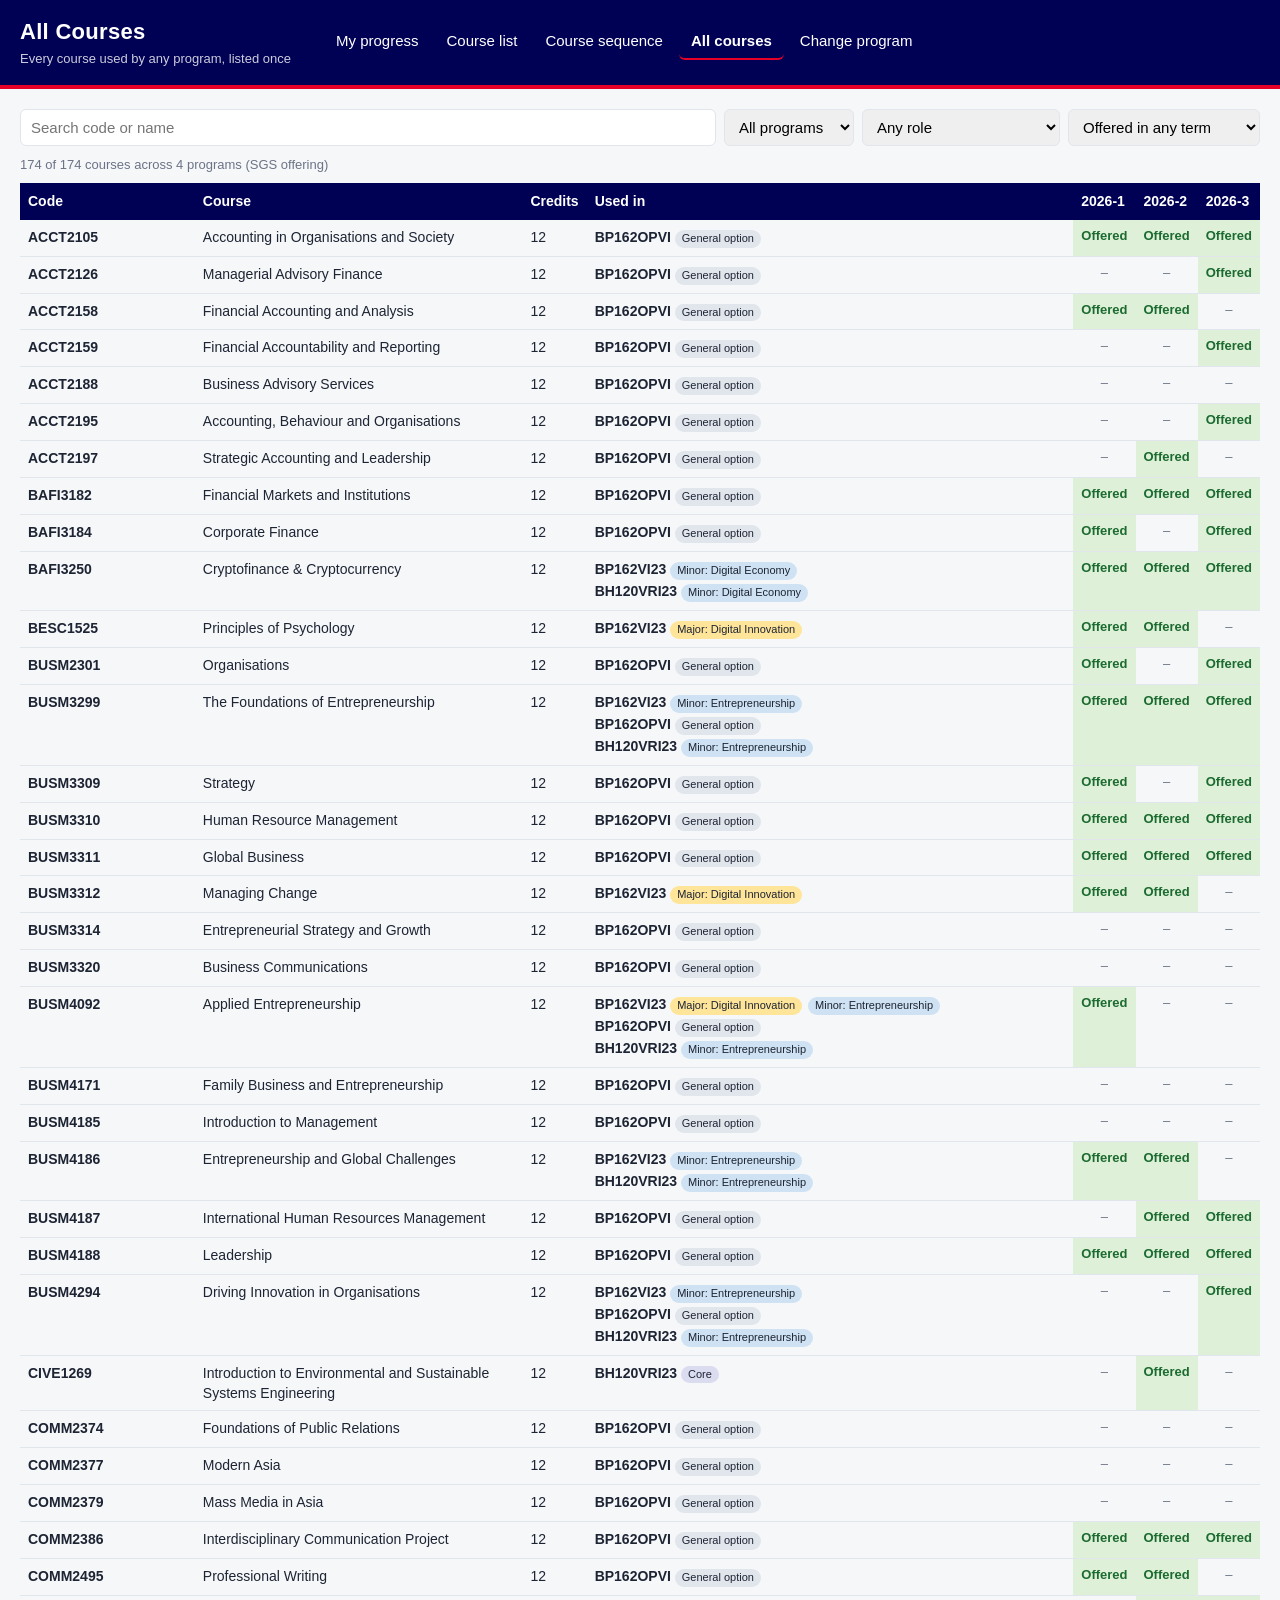
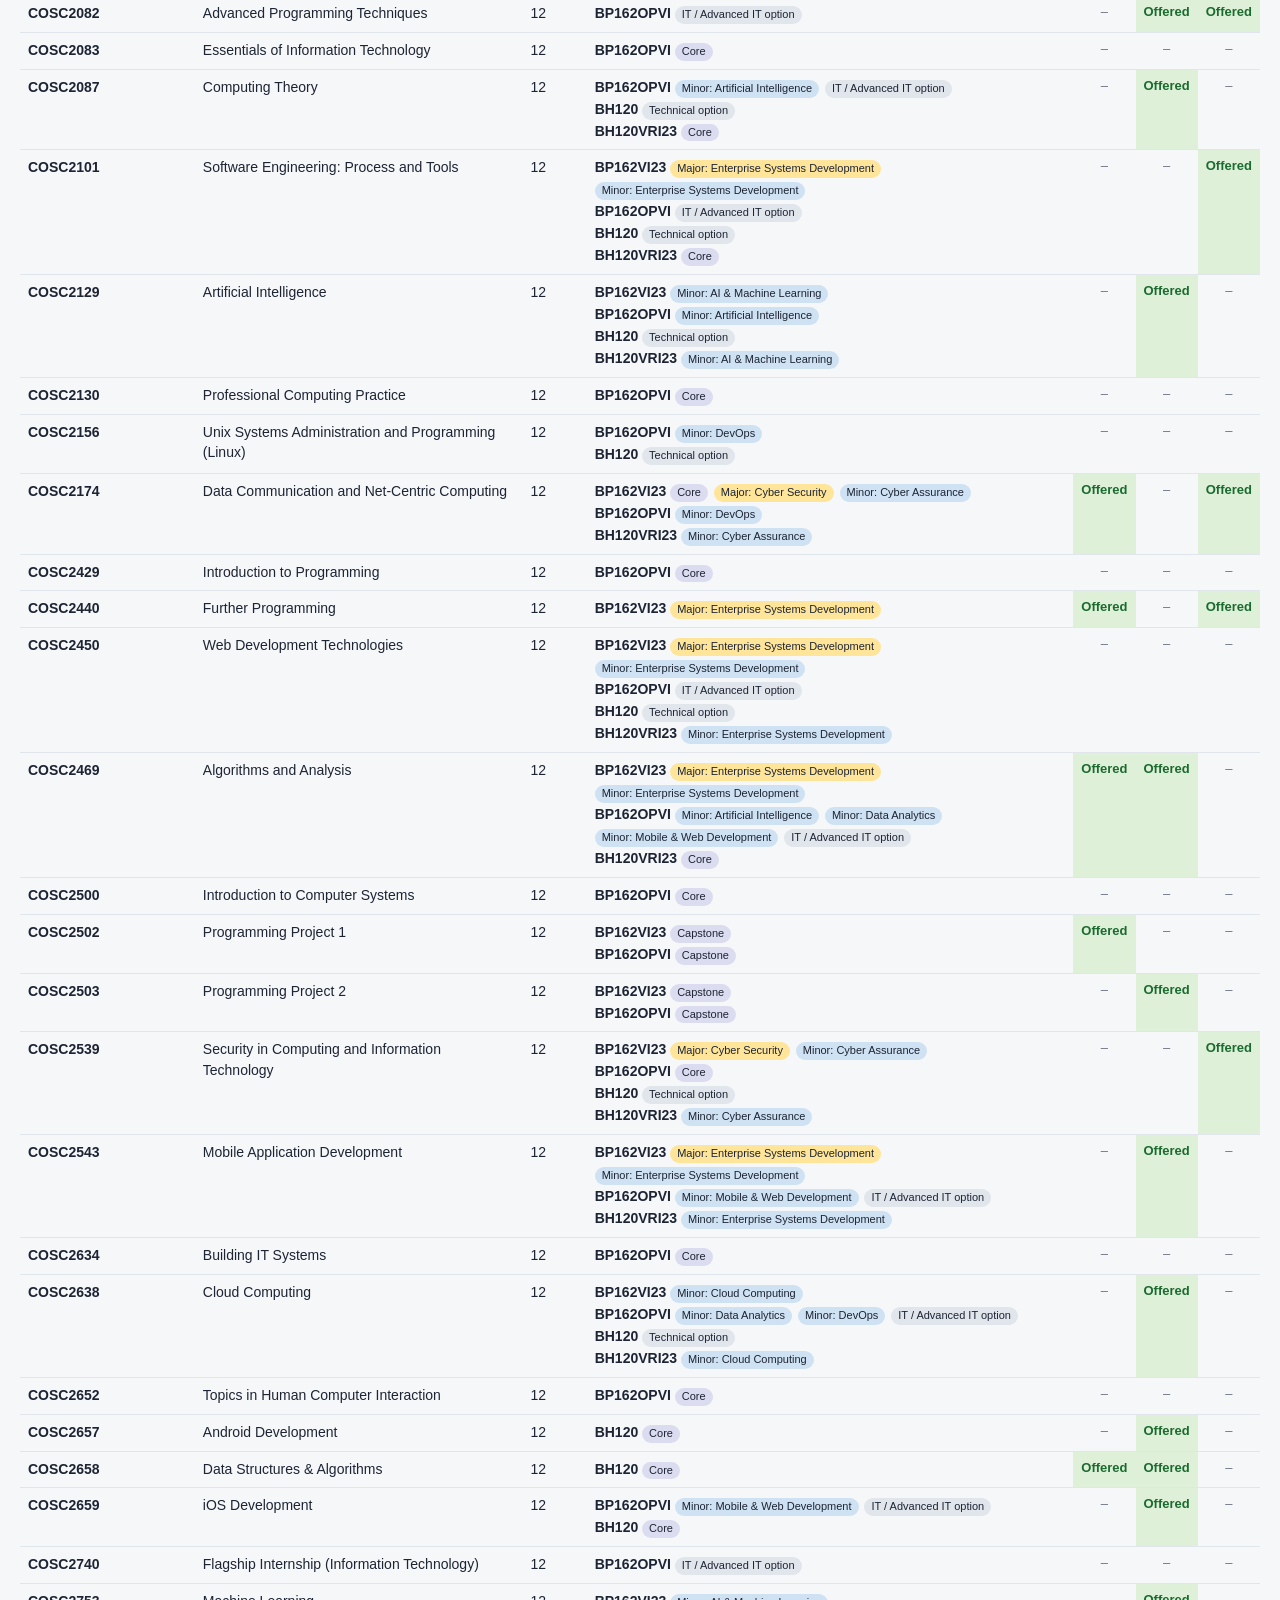
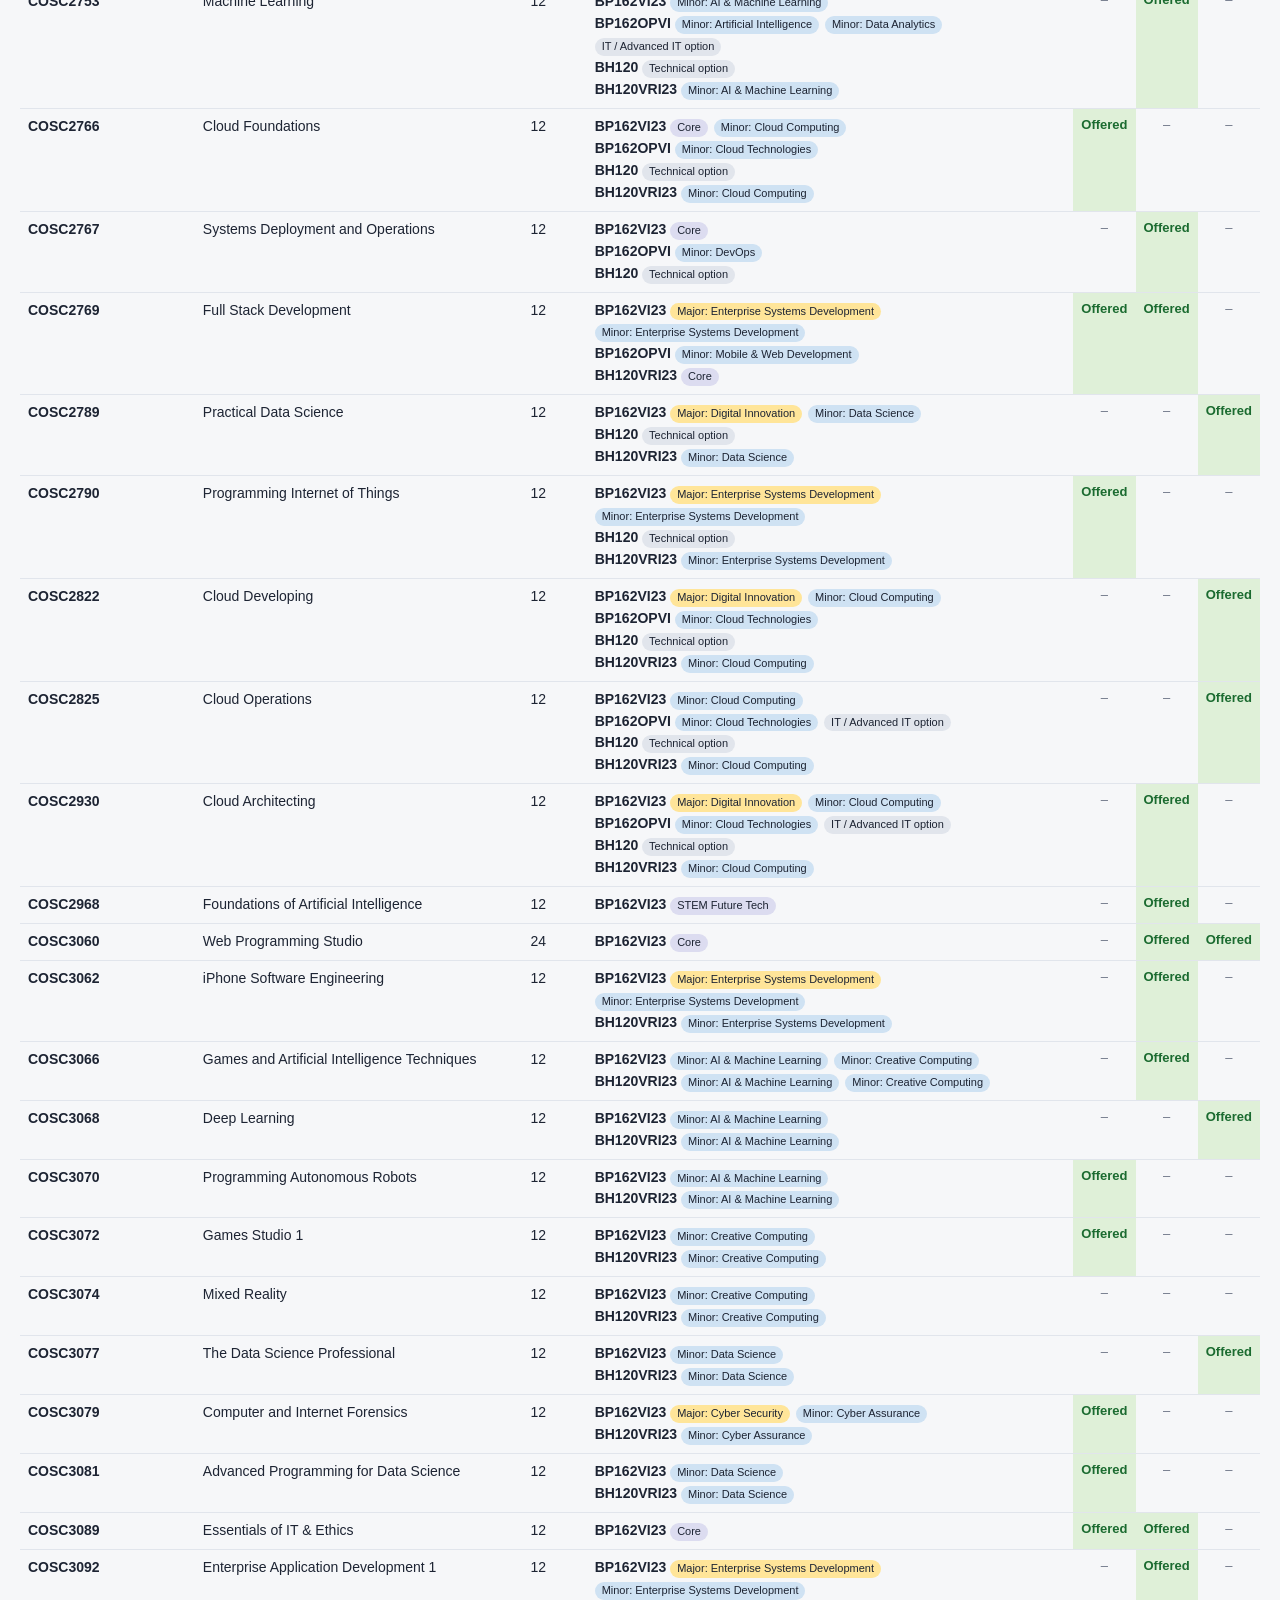
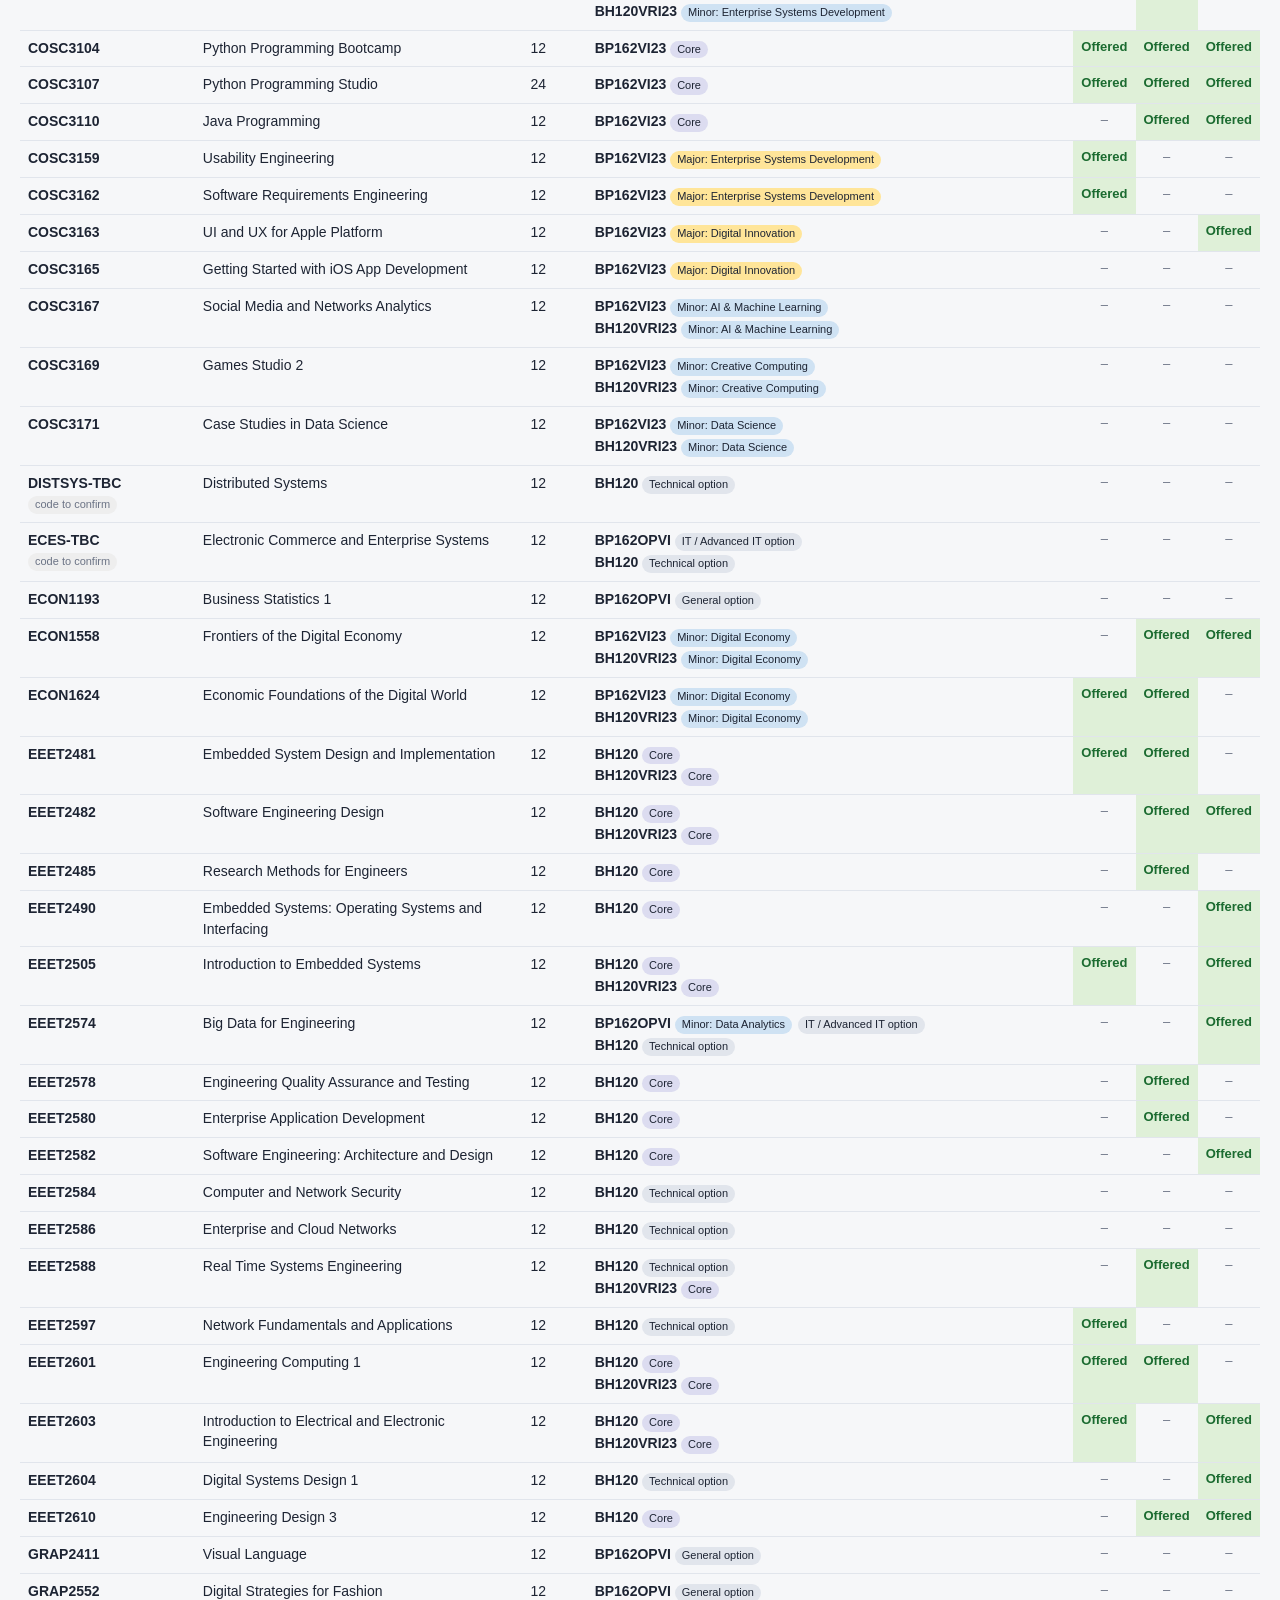
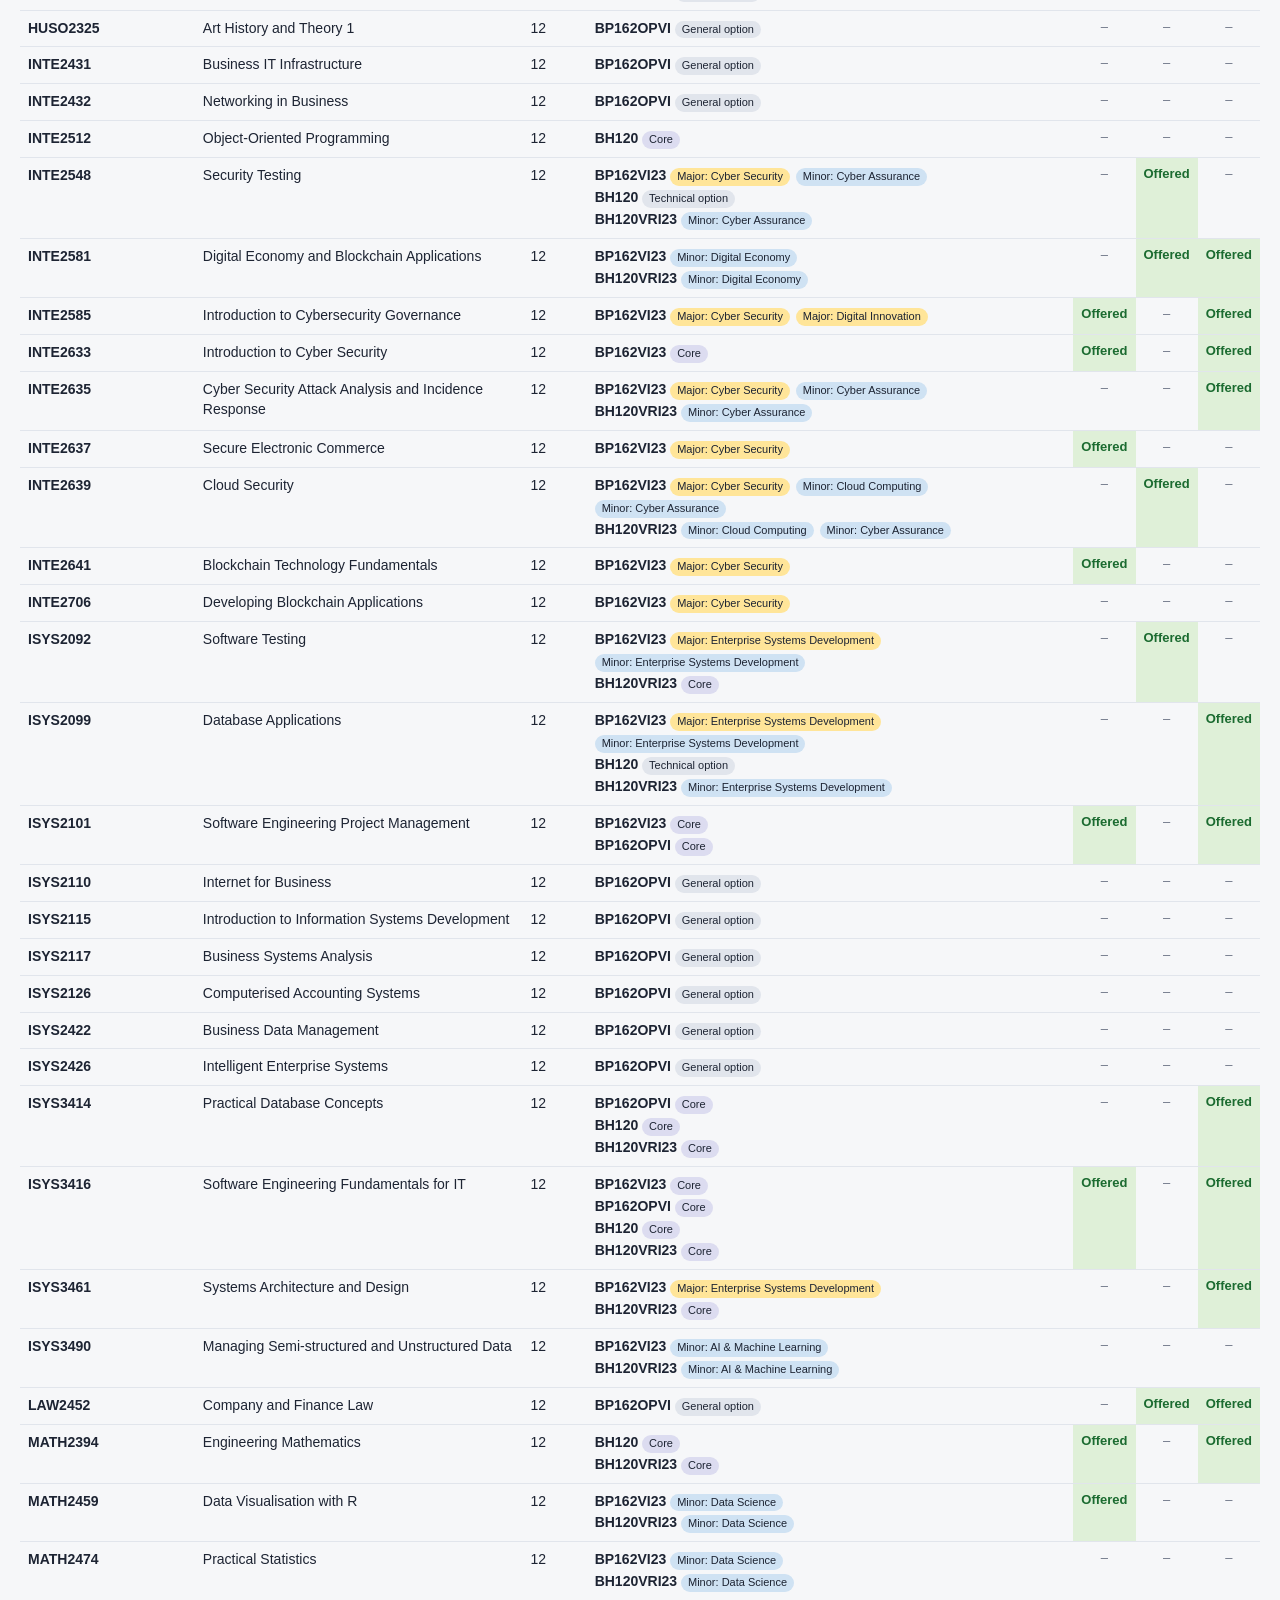
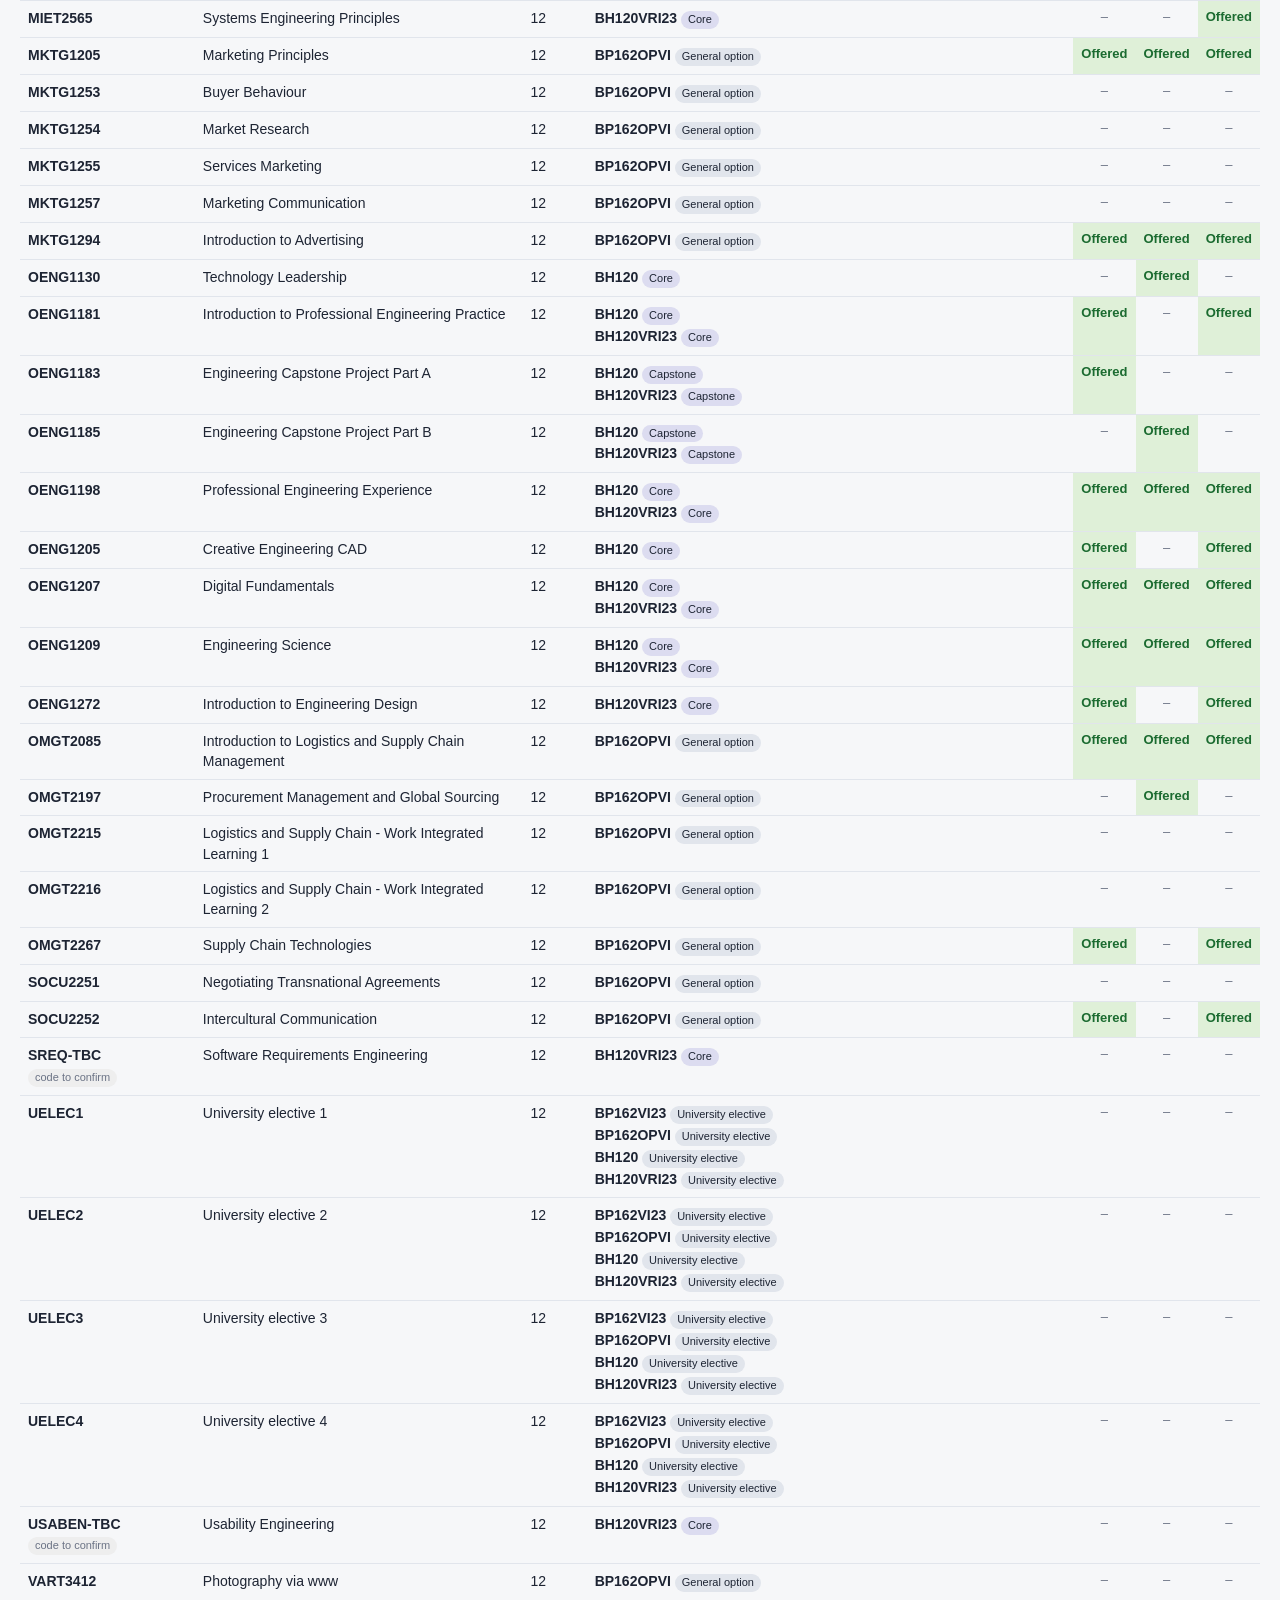
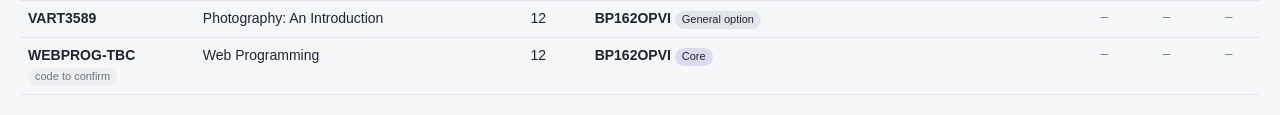
==== allcourses.html @ a545a9de "Track study progress with different course types" ====
<!DOCTYPE html>
<html lang="en">
<head>
  <meta charset="utf-8">
  <meta name="viewport" content="width=device-width, initial-scale=1">
  <title>All Courses</title>
  <link rel="stylesheet" href="style.css">
</head>
<body>
  <header>
    <div>
      <h1>All Courses</h1>
      <p>Every course used by any program, listed once</p>
    </div>
    <nav><a href="index.html">My progress</a><a href="courses.html">Course list</a><a href="sequence.html">Course sequence</a><a href="allcourses.html" class="current">All courses</a><a href="programs.html">Change program</a></nav>
  </header>

  <main class="wide">
    <section aria-label="All courses">
      <div class="toolbar">
        <input id="search" type="search" placeholder="Search code or name">
        <select id="program" aria-label="Filter by program"></select>
        <select id="role" aria-label="Filter by role"></select>
        <select id="offered" aria-label="Filter by offering"></select>
      </div>
      <p id="count" class="hint"></p>
      <div class="table-wrap"><table id="table"></table></div>
    </section>
  </main>

  <script src="programs/bp162vi23.js"></script>
  <script src="programs/bp162opvi.js"></script>
  <script src="programs/bh120.js"></script>
  <script src="programs/bh120vri23.js"></script>
  <script src="allcourses.js"></script>
</body>
</html>
---- style.css ----
:root {
  --bg: #f6f7f9; --card: #fff; --ink: #1d2433; --muted: #6b7385; --line: #e1e5ec;
  --major: #e0a800; --minor: #3d85c6; --bad: #b3261e; --ok: #2e7d32;
  --navy: #000054; --red: #e60028; --required: #000054;   /* RMIT deep navy and brand red */
}
* { box-sizing: border-box; }
body { margin: 0; font: 15px/1.45 system-ui, -apple-system, "Segoe UI", Arial, sans-serif; background: var(--bg); color: var(--ink); }
/* Fixed-width title column so the nav sits in the same place on every page, whatever the title or buttons */
header { display: grid; grid-template-columns: 280px auto 1fr; gap: 12px 24px; align-items: center;
  padding: 16px 20px; background: var(--navy); color: #fff; }
header .actions { justify-self: end; flex-wrap: wrap; justify-content: flex-end; }
@media (max-width: 900px) { header { grid-template-columns: 1fr; } header .actions { justify-self: start; } }
header h1 { margin: 0; font-size: 22px; }
header p { margin: 2px 0 0; opacity: .8; font-size: 13px; }
.actions { display: flex; gap: 8px; }
button, .button { font: inherit; padding: 6px 12px; border: 1px solid #fff6; border-radius: 6px; background: #fff2;
  color: #fff; cursor: pointer; }
button:hover, .button:hover { background: #fff3; }
button.danger { border-color: #ffb4ab; }

/* Three panes: progress (left), courses (middle), semester plan (right). The side panes stick below the student bar. */
main { display: grid; grid-template-columns: minmax(250px, 320px) minmax(0, 1fr) minmax(250px, 320px); gap: 20px;
  padding: 20px; max-width: 1500px; margin: 0 auto; }
#progress, #plan { align-self: start; position: sticky; top: calc(var(--bar-h, 0px) + 12px);
  max-height: calc(100vh - var(--bar-h, 0px) - 24px); overflow-y: auto; scrollbar-width: thin; }
#progress { display: grid; gap: 14px; }
@media (max-width: 1100px) {
  main { grid-template-columns: minmax(250px, 320px) minmax(0, 1fr); }
  #plan { grid-column: 1 / -1; position: static; max-height: none; }
}
@media (max-width: 800px) { main { grid-template-columns: 1fr; } #progress { position: static; max-height: none; } }

.card, #courses, #plan { background: var(--card); border: 1px solid var(--line); border-radius: 10px; padding: 14px 16px; }
.card.done { border-color: var(--ok); box-shadow: 0 0 0 1px var(--ok) inset; }
h2 { margin: 0 0 8px; font-size: 16px; color: var(--navy); }
h3 { margin: 0 0 4px; font-size: 14px; }
.row { display: flex; justify-content: space-between; gap: 8px; }
.row strong { white-space: nowrap; flex-shrink: 0; }   /* keep counts like "0 / 8" on one line */

.bar { height: 8px; border-radius: 4px; background: var(--line); margin: 4px 0 6px; overflow: hidden; }
.bar div { height: 100%; background: var(--navy); transition: width .2s; }
.bar.required div { background: var(--required); }
.bar.major div { background: var(--major); }
.bar.minor div { background: var(--minor); }

.pathways, .groups { list-style: none; margin: 6px 0; padding: 0; }
.pathways li { padding: 2px 0; color: var(--muted); }
.pathways li.met { color: var(--ok); font-weight: 600; }
.result { font-weight: 600; margin: 6px 0; }
.uni { display: flex; justify-content: space-between; align-items: center; gap: 8px; margin: 8px 0; }
.uni input { width: 64px; padding: 4px; background: #fff7d6; border: 1px solid var(--line); border-radius: 4px; }
.hint { color: var(--muted); font-size: 13px; margin: 4px 0 8px; }
.group { padding: 4px 0; font-size: 14px; }
.group.major.done .row { color: #8a6500; font-weight: 600; }
.group.minor.done .row { color: #1c5d99; font-weight: 600; }
.warn, .bad { color: var(--bad); }
small { color: var(--muted); }

.toolbar { display: flex; flex-wrap: wrap; gap: 8px; margin-bottom: 10px; }
.toolbar input, .toolbar select { padding: 7px 10px; border: 1px solid var(--line); border-radius: 6px; font: inherit; }
.toolbar input { flex: 1 1 180px; }

.course { display: grid; grid-template-columns: auto 1fr auto; gap: 10px; align-items: center;
  padding: 8px 6px; border-bottom: 1px solid var(--line); }
.course.done { background: #eef7ea; }
.course .tick { width: 18px; height: 18px; }
.title small { margin-left: 4px; }
.chips { display: flex; flex-wrap: wrap; gap: 4px; margin-top: 3px; }
.chip { font-size: 11px; padding: 1px 7px; border-radius: 10px; background: var(--line); color: var(--ink); }
.chip.req { background: #d9ead3; }
.chip.major { background: #ffe599; }
.chip.minor { background: #cfe2f3; }
.chip.ok { background: #c6e0b4; }
.chip.muted { background: #eee; color: var(--muted); }
.plan { display: grid; gap: 2px; justify-items: end; }
.plan select { padding: 4px; border: 1px solid var(--line); border-radius: 6px; font: inherit; background: #fff7d6; }
.plan select:disabled { background: #f0f0f0; }
.check.ok { color: var(--ok); }
.empty { color: var(--muted); padding: 16px 0; }
#plan-summary { display: grid; grid-template-columns: repeat(auto-fit, minmax(220px, 1fr)); gap: 10px; }
.term { border: 1px solid var(--line); border-radius: 8px; padding: 10px; }
.term ul { margin: 6px 0 0; padding-left: 18px; font-size: 13px; }

/* Student name and credit points: one bar that stays fixed at the top while scrolling */
#student { position: sticky; top: 0; z-index: 10; background: var(--card); border-bottom: 1px solid var(--line);
  box-shadow: 0 2px 6px #0001; }
.student-inner { display: flex; flex-wrap: wrap; gap: 10px 24px; justify-content: space-between; align-items: center;
  max-width: 1500px; margin: 0 auto; padding: 10px 20px; }
#credits { display: flex; flex-wrap: wrap; gap: 6px 18px; align-items: center; }
.credits-title { font-weight: 600; color: var(--navy); }
.credit { display: inline-flex; align-items: baseline; gap: 6px; }
.credit strong { font-size: 17px; }
.credit.total { padding: 2px 10px; border-radius: 6px; background: var(--navy); color: #fff; }
.credit.total small { color: #fffc; }
#student input { padding: 6px 10px; border: 1px solid var(--line); border-radius: 6px; font: inherit; width: 260px; }
#report-date, #report-completed { display: none; }

/* RMIT colour theme on screen; the printed report keeps the plainer colours above. */
@media screen {
  body { font-family: "Helvetica Neue", Helvetica, Arial, sans-serif; }
  header { border-bottom: 4px solid var(--red); }
  header h1 { letter-spacing: .3px; }
  #print { background: var(--red); border-color: var(--red); font-weight: 600; }
  #print:hover { background: #c4001f; }
  h2 { border-left: 4px solid var(--red); padding-left: 8px; }
  .card.done { border-color: var(--red); box-shadow: 0 0 0 1px var(--red) inset; }
  .pathways li.met, .check.ok { color: #1b6b30; }
  .course.done { background: #fdecef; }
  .chip.req { background: #dcdcf0; }
  .toolbar input:focus, .toolbar select:focus, .uni input:focus, #student input:focus, .plan select:focus,
  .tick:focus-visible { outline: 2px solid var(--red); outline-offset: 1px; }
  .tick { accent-color: var(--red); }
}

/* Navigation and the course list page */
nav { display: flex; gap: 4px; }
nav a { color: #fff; text-decoration: none; padding: 6px 12px; border-radius: 6px; border-bottom: 2px solid transparent; }
nav a:hover { background: #fff2; }
nav a.current { border-bottom-color: var(--red); font-weight: 600; }
main.wide { display: block; }
.table-wrap { overflow-x: auto; }
#table { width: 100%; border-collapse: collapse; font-size: 14px; }
#table th { position: sticky; top: 0; background: var(--navy); color: #fff; text-align: left; padding: 8px; white-space: nowrap; }
#table td { padding: 7px 8px; border-bottom: 1px solid var(--line); vertical-align: top; }
#table tbody tr:hover { background: #f3f3fa; }
#table .chip { display: inline-block; margin: 1px 2px 1px 0; }
.off { text-align: center; white-space: nowrap; font-size: 13px; }
.off.yes { background: #dff0d8; color: #1b6b30; font-weight: 600; }
.off.cancelled { background: #fdecef; color: var(--bad); }
.off.no, .off.none { color: var(--muted); }

/* Course sequence page: notes, then the choices (minors share one line) */
.seq-notes { margin-bottom: 8px; }
.seq-notes .hint { margin: 0 0 4px; }
.seq-controls { display: flex; flex-direction: column; align-items: stretch; gap: 8px; margin-bottom: 12px; }
.seq-controls label { display: inline-flex; align-items: center; gap: 6px; }
.seq-controls select { padding: 6px 10px; border: 1px solid var(--line); border-radius: 6px; font: inherit; margin-left: 6px; background: #fff7d6; }
.seq-controls select:disabled { background: #eee; }
.seq-controls .hint { margin: 0; }
.ctl-row { display: flex; flex-wrap: wrap; gap: 8px 20px; align-items: center; }
.ctl-row label { flex: 0 1 auto; }
.ctl-row select { max-width: 100%; }
.linkbtn { background: none; border: none; padding: 2px 0; color: var(--minor); text-decoration: underline; cursor: pointer; font-size: 12px; }
.linkbtn:hover { background: none; }

/* Years, semesters and course cards: core, major, minor, option, elective, open box, completed */
.seq-year { margin-bottom: 14px; }
.seq-sem { display: grid; grid-template-columns: 110px 1fr; gap: 10px; align-items: start; padding: 8px 0; border-top: 1px solid var(--line); }
.seq-sem h3 { color: var(--red); margin: 6px 0 0; }
.term-name { font-weight: 600; color: var(--navy); }
.seq-cards { display: grid; grid-template-columns: repeat(3, 1fr); gap: 8px; }
@media (max-width: 700px) { .seq-sem { grid-template-columns: 1fr; } .seq-cards { grid-template-columns: 1fr; } }
.seq-card { position: relative; display: flex; flex-direction: column; gap: 2px; padding: 8px 10px; border-radius: 8px;
  background: #eeeef6; border-left: 6px solid transparent; font-size: 13px; }
.seq-card.done { background: #d9f0d0; border: 1px solid #7bb866; }
.seq-card.core { border-left-color: var(--navy); }        /* after .done: a completed core card keeps its navy edge */
.seq-card.slot { background: #fff; border: 2px dashed var(--red); border-left-width: 6px; }
.seq-card.suggest.major { background: #fff4cf; border: 1px solid #e8c95a; border-left: 6px solid var(--major); }
.seq-card.suggest.minor { background: #e3effa; border: 1px solid #a9cbea; border-left: 6px solid var(--minor); }
.seq-card.suggest.option { background: #e6f4f1; border: 1px solid #9ccfc5; border-left: 6px solid #2a9d8f; }
.seq-card.suggest.elective { background: #f1eefa; border: 1px solid #c7bde8; border-left: 6px solid #7a5cc7; }
.seq-card.suggest.done { background: #d9f0d0; }
.seq-card small.ok { color: var(--ok); }
.seq-card[data-slot] { cursor: pointer; }
.seq-card.over { outline: 3px solid var(--red); }
.seq-card.active { outline: 3px solid var(--navy); outline-offset: 1px; }
.seq-card .x { position: absolute; top: 4px; right: 4px; border: none; background: #0001; color: var(--ink); border-radius: 50%; width: 20px; height: 20px; line-height: 18px; cursor: pointer; padding: 0; }
.seq-card .x:hover { background: var(--red); color: #fff; }
.kind { align-self: flex-start; font-size: 10px; font-weight: 700; letter-spacing: .4px; text-transform: uppercase; padding: 1px 6px; border-radius: 8px; color: #fff; }
.kind.core { background: var(--navy); }
.kind.major { background: #b58500; }
.kind.minor { background: #2a6ba8; }
.kind.option { background: #1f7a6e; }
.kind.elective { background: #6a4bb5; }
.legend { display: flex; flex-wrap: wrap; gap: 6px 16px; align-items: center; font-size: 13px; margin: 0 0 10px; color: var(--muted); }
.sw { display: inline-block; width: 14px; height: 14px; border-radius: 3px; margin-right: -10px; border: 1px solid #0003; }
.sw.core { background: #eeeef6; border-left: 4px solid var(--navy); }
.sw.major { background: #fff4cf; border-left: 4px solid var(--major); }
.sw.minor { background: #e3effa; border-left: 4px solid var(--minor); }
.sw.slot { background: #fff; border: 2px dashed var(--red); }
.sw.done { background: #d9f0d0; border-color: #7bb866; }

/* Course picker beside the sequence, foldable */
.seq-layout { display: grid; grid-template-columns: minmax(0, 1fr) 340px; gap: 16px; align-items: start; }
@media (max-width: 960px) { .seq-layout { grid-template-columns: 1fr; } }
#pool { position: sticky; top: 12px; max-height: calc(100vh - 24px); display: flex; flex-direction: column; }
@media (max-width: 960px) { #pool { position: static; max-height: none; } }
#pool .toolbar { flex-direction: column; margin-bottom: 4px; }
#pool .toolbar input, #pool .toolbar select { width: 100%; min-width: 0; max-width: 100%; flex: none; }
#pool-list { overflow-y: auto; min-height: 0; max-height: 70vh; }
.pool-item { display: flex; justify-content: space-between; gap: 8px; align-items: center; padding: 7px 4px; border-bottom: 1px solid var(--line); cursor: grab; font-size: 13px; }
.pool-item:hover { background: #f3f3fa; }
.pool-item.placed { opacity: .65; }
.pool-item .chips { gap: 3px; margin-top: 2px; }
.add { border: 1px solid var(--red); color: var(--red); background: #fff; border-radius: 6px; padding: 3px 10px; cursor: pointer; }
.add:hover { background: var(--red); color: #fff; }
.pool-head { display: flex; justify-content: space-between; align-items: center; gap: 8px; }
.pool-head h2 { margin: 0 0 8px; }
#pool-body { display: flex; flex-direction: column; min-height: 0; }
#pool-toggle { font-size: 13px; padding: 4px 8px; color: var(--navy); font-weight: 600; text-decoration: none; border: 1px solid var(--line); border-radius: 6px; background: #fff; }
#pool-toggle:hover { background: #f3f3fa; }
.seq-layout.folded { grid-template-columns: minmax(0, 1fr) 46px; }
.seq-layout.folded #pool { padding: 8px 4px; align-items: center; }
.seq-layout.folded #pool-body, .seq-layout.folded #pool h2 { display: none; }
.seq-layout.folded #pool-toggle { writing-mode: vertical-rl; padding: 12px 6px; }
@media (max-width: 960px) {
  .seq-layout.folded { grid-template-columns: 1fr; }
  .seq-layout.folded #pool-toggle { writing-mode: horizontal-tb; padding: 4px 8px; }
}

/* Printed / PDF report: one compact A4 page */
@media print {
  @page { size: A4; margin: 10mm; }
  body { background: #fff; font-size: 10px; line-height: 1.25; }
  header { background: none; color: #000; padding: 0 0 4px; border-bottom: 2px solid var(--navy); }
  header h1 { font-size: 16px; }
  header p { color: #444; font-size: 10px; }
  nav, .actions, .toolbar, #list, .uni input + *, #pool, .x, .linkbtn { display: none !important; }
  #student { position: static; margin: 4px 0; border: none; box-shadow: none; font-size: 10px; }
  .student-inner { padding: 0; max-width: none; }
  #student input { border: none; width: auto; font-weight: 600; padding: 0; field-sizing: content; min-width: 60px; text-indent: 0; }
  #student input::placeholder { color: transparent; }
  .credit strong { font-size: 10px; }
  .credit.total { background: none; color: inherit; padding: 0; }
  .credit.total small { color: var(--muted); }
  #report-date { display: inline; }
  #report-completed { display: block; margin: 6px 0; }
  #report-completed ul { columns: 3; font-size: 9px; margin: 2px 0; padding-left: 12px; }
  main { display: block; padding: 0; max-width: none; }
  #progress { position: static; display: grid; gap: 6px; max-height: none; overflow: visible; }
  .card, #courses, #plan { border: 1px solid #bbb; margin: 0; padding: 5px 8px; break-inside: avoid; }
  #courses, #plan { border: none; padding: 0; }
  #plan { position: static; max-height: none; overflow: visible; }
  .card.done { box-shadow: none; }
  .seq-year { margin-bottom: 14px; }
  h2 { font-size: 12px; margin: 0 0 3px; }
  h3 { font-size: 10px; }
  .bar { height: 5px; margin: 2px 0 3px; }
  .pathways { margin: 2px 0; }
  .pathways li { padding: 0; }
  .result { margin: 2px 0; }
  .uni { margin: 2px 0; }
  .uni input { border: none; background: none; width: auto; text-align: right; font-weight: 600; }
  .hint { margin: 2px 0 4px; font-size: 10px; }
  .groups { display: grid; grid-template-columns: 1fr 1fr 1fr; gap: 0 12px; }
  .group { padding: 1px 0; font-size: 10px; }
  .warn { font-size: 9px; }
  #plan-summary { grid-template-columns: repeat(4, 1fr); gap: 6px; }
  .term { padding: 4px 6px; break-inside: avoid; }
  .term p { margin: 2px 0; }
  .term ul { font-size: 9px; padding-left: 12px; margin: 2px 0 0; }
  .seq-layout { display: block; }
  .bar, .bar div, .chip, .course.done, .kind, .seq-card { -webkit-print-color-adjust: exact; print-color-adjust: exact; }
}

/* program chooser */
.choose-title { margin: 1rem 0 .25rem; }
.program-grid { display: grid; grid-template-columns: repeat(auto-fit, minmax(280px, 1fr)); gap: 1rem; margin-top: 1rem; }
.program.current { outline: 2px solid var(--red, #e60028); }
.program h3 { margin: 0 0 .25rem; color: var(--navy, #000054); }
.program button.choose { background: var(--red, #e60028); color: #fff; border: 0; border-radius: 4px; padding: .5rem .9rem; cursor: pointer; font: inherit; }
.program button.choose:hover { filter: brightness(.92); }

.program .copy { margin-top: .75rem; font-size: .9rem; }
.program .copy select, .program .copy .copy-btn { margin: .4rem .4rem 0 0; font: inherit; }

#welcome { max-width: 32rem; border: 0; border-radius: 8px; padding: 1.25rem 1.5rem; box-shadow: 0 8px 30px rgba(0,0,0,.3); }
#welcome::backdrop { background: rgba(0,0,84,.55); }
#welcome ul { padding-left: 1.1rem; }
.welcome-actions { display: flex; gap: .6rem; flex-wrap: wrap; margin-top: 1rem; }
.welcome-actions button { font: inherit; padding: .5rem .9rem; border-radius: 4px; cursor: pointer; }

/* study path card: selects fit the narrow progress pane */
#progress .card label { display: block; }
#progress .card label.uni { display: flex; }
#progress .card select { display: block; width: 100%; max-width: 100%; box-sizing: border-box; margin: .25rem 0 .6rem; }
.roleSel { max-width: 15rem; }
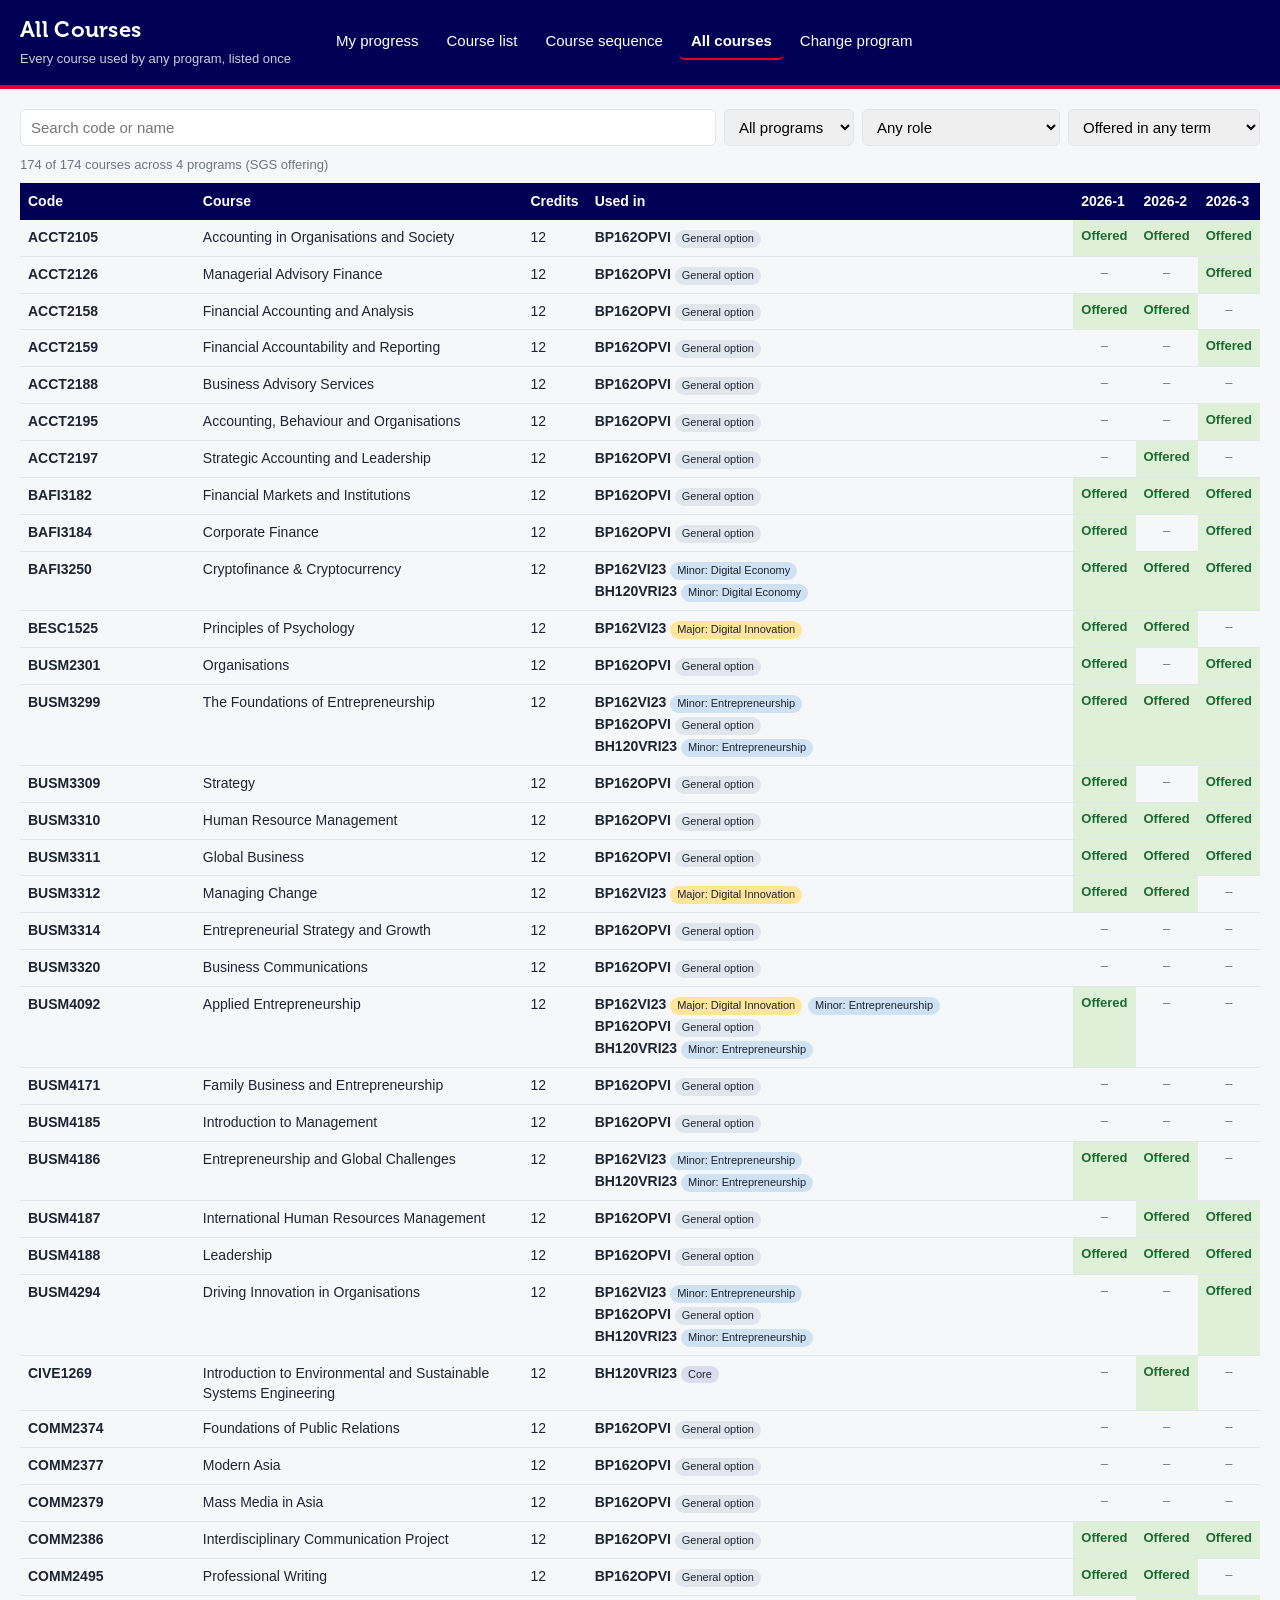
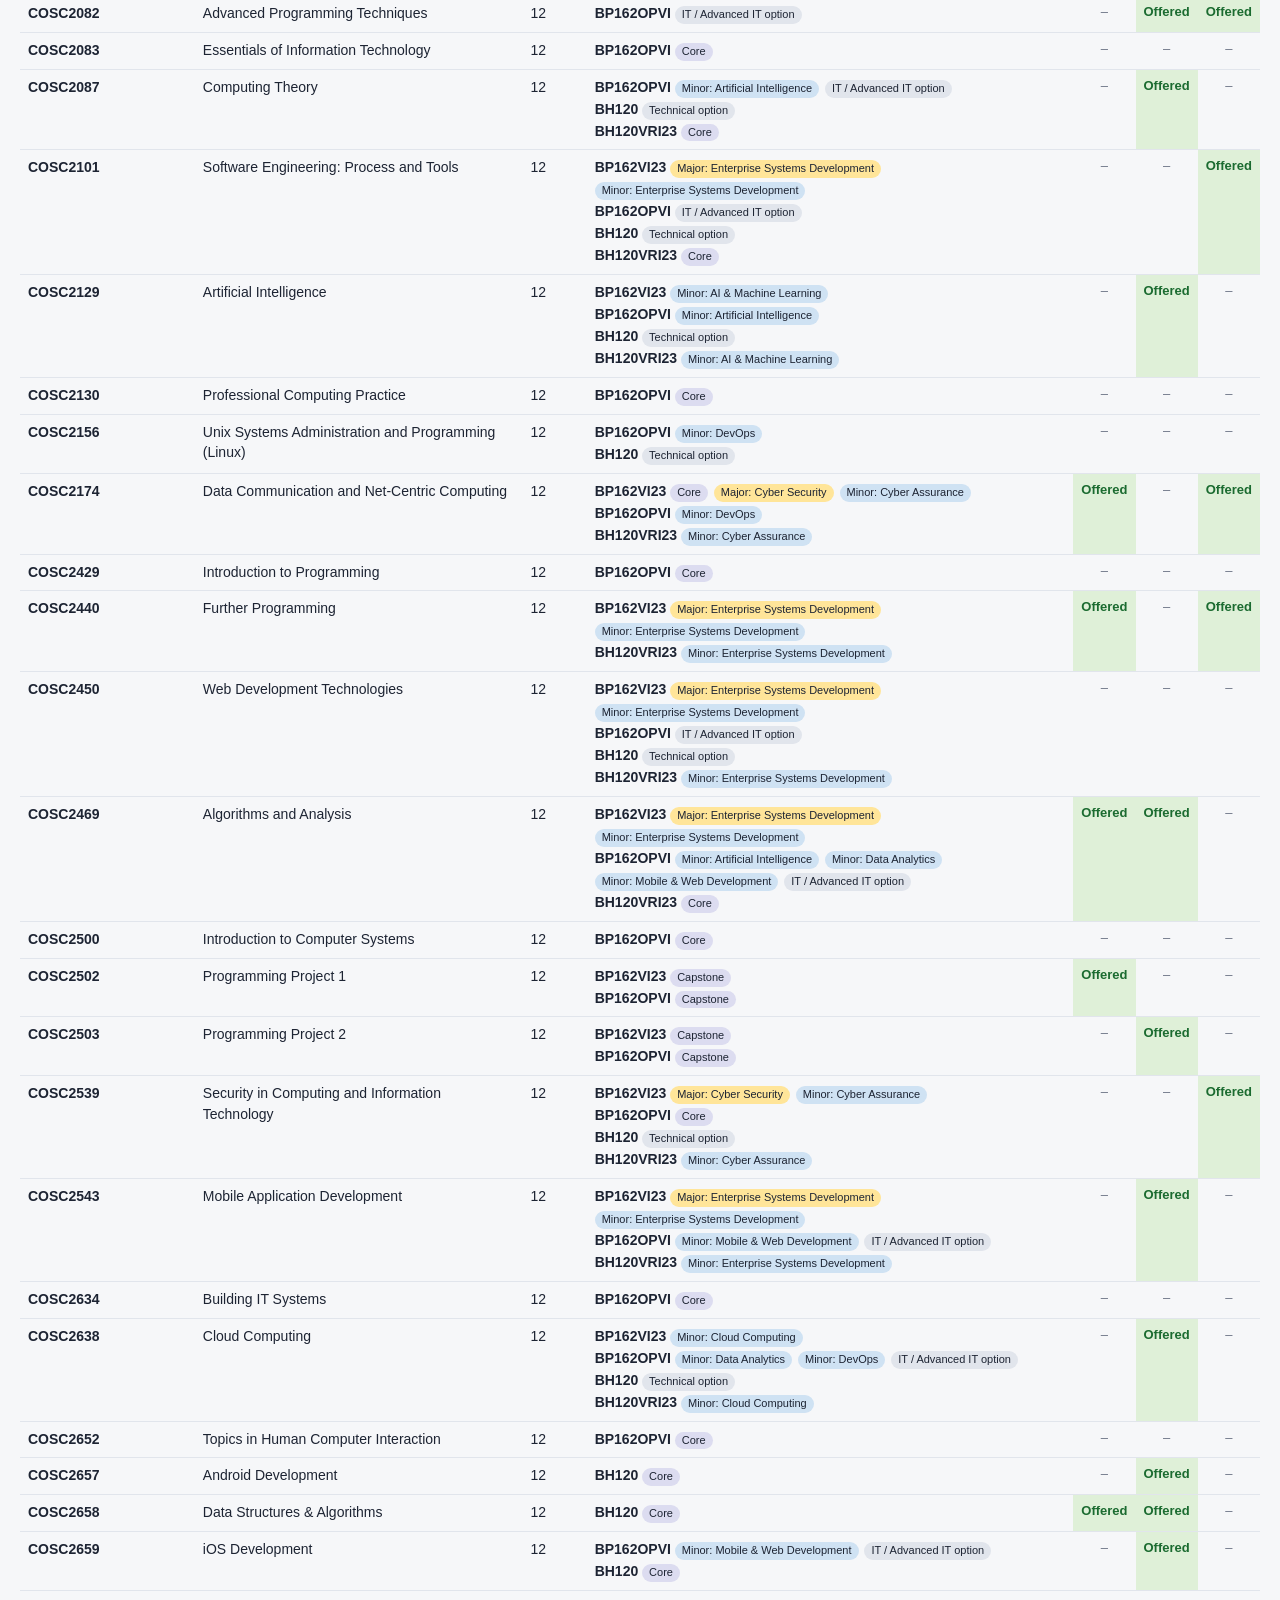
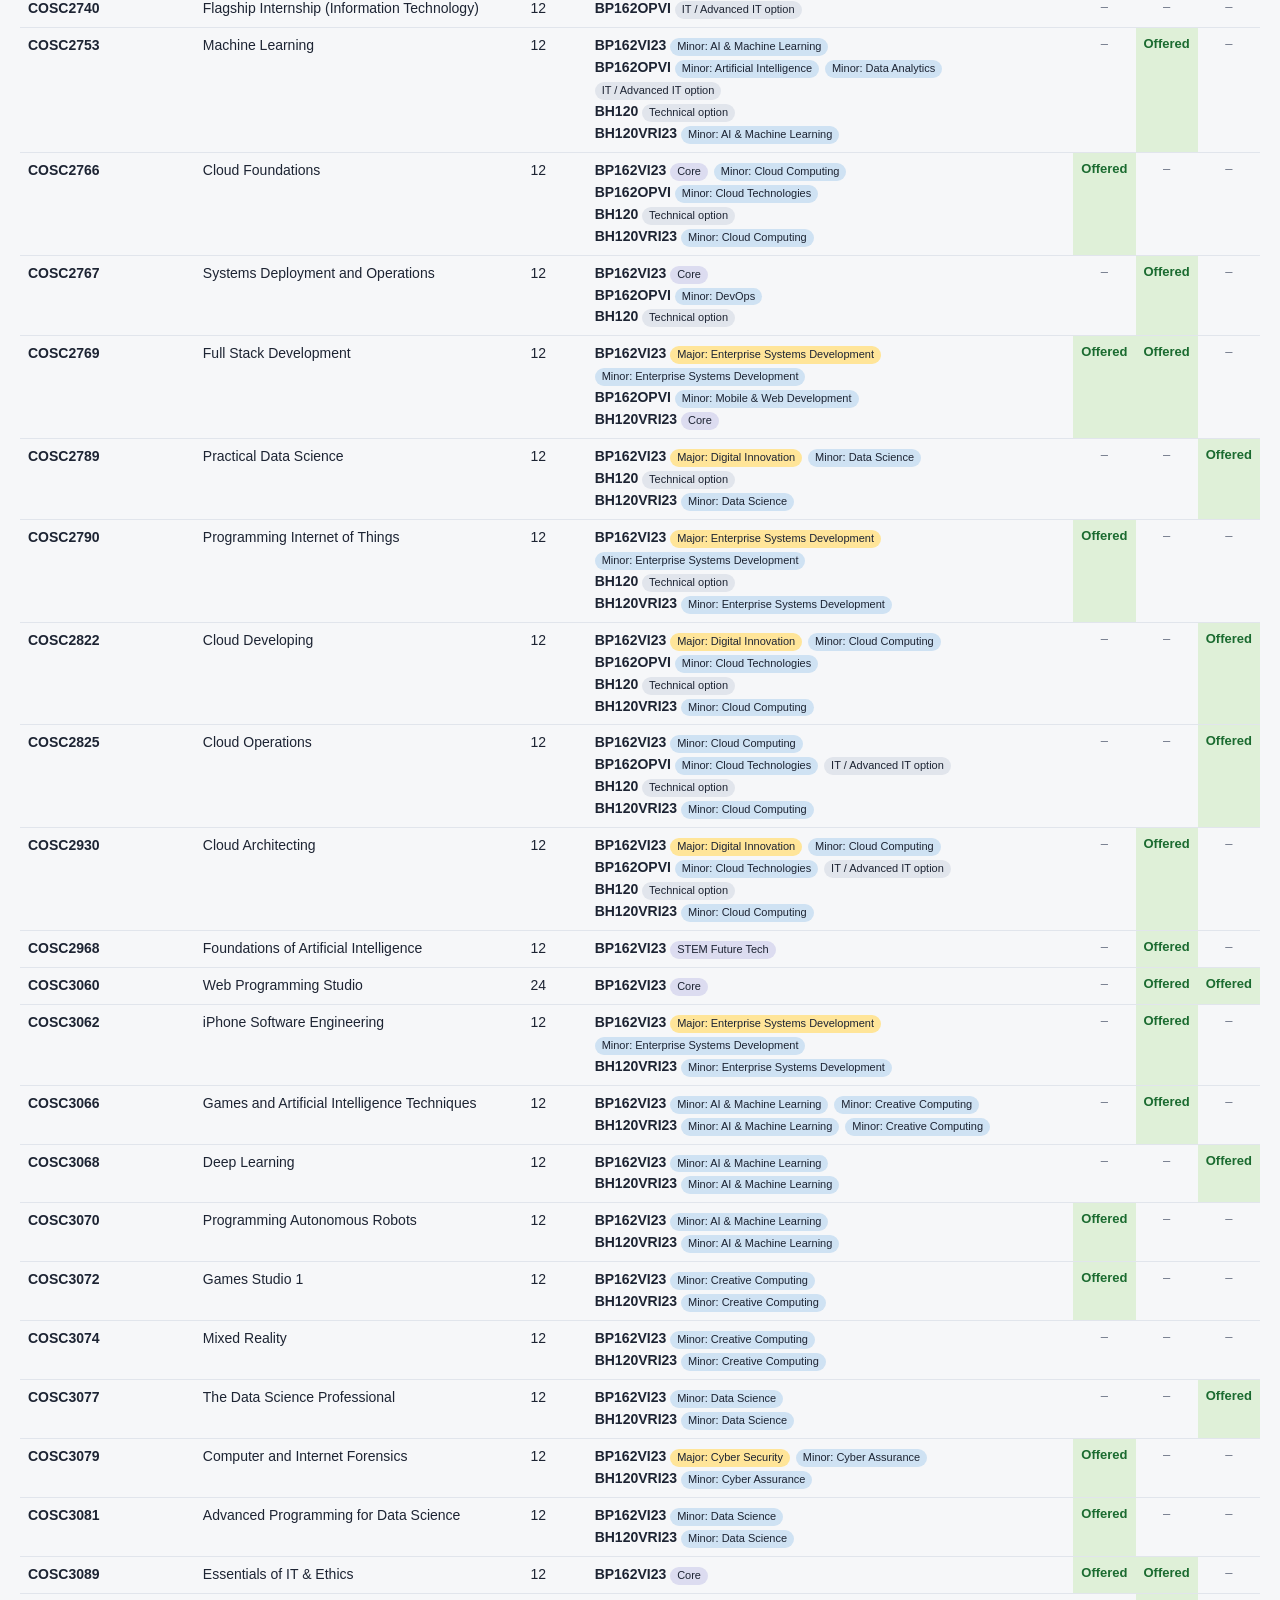
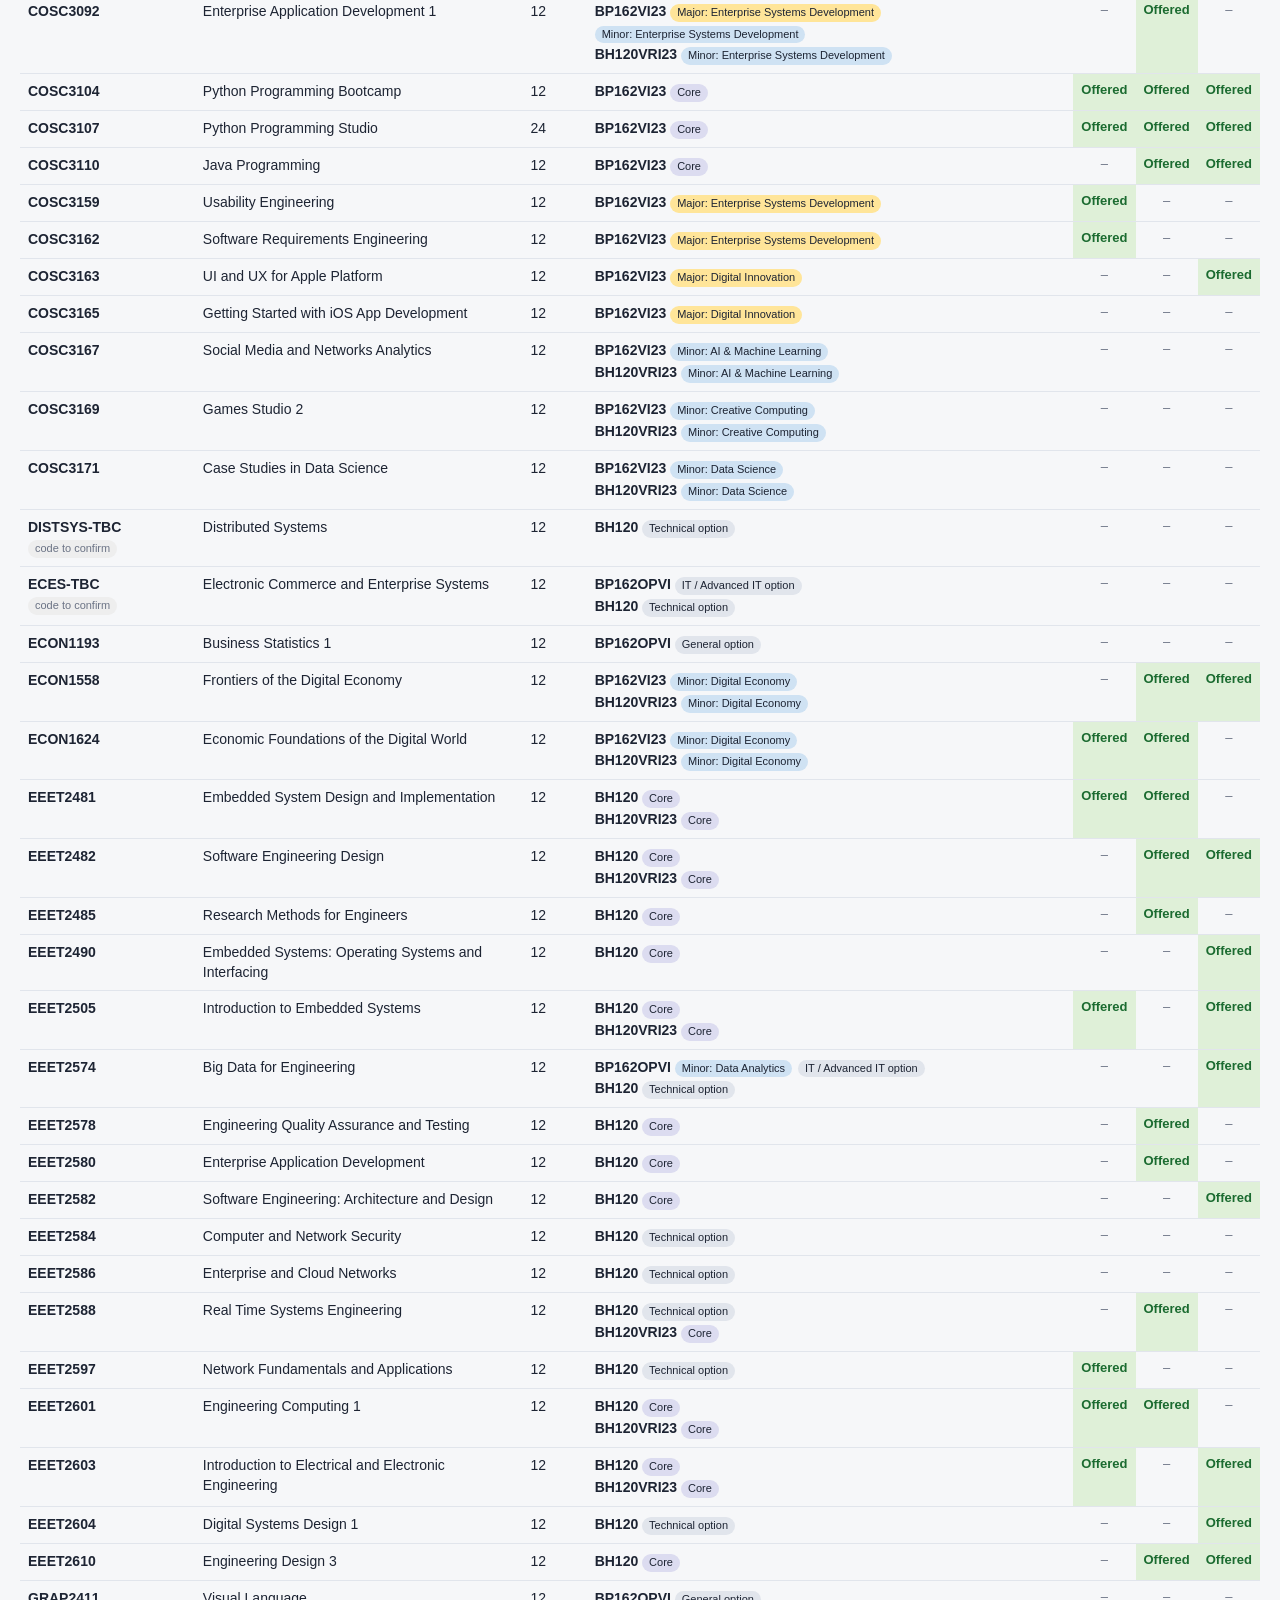
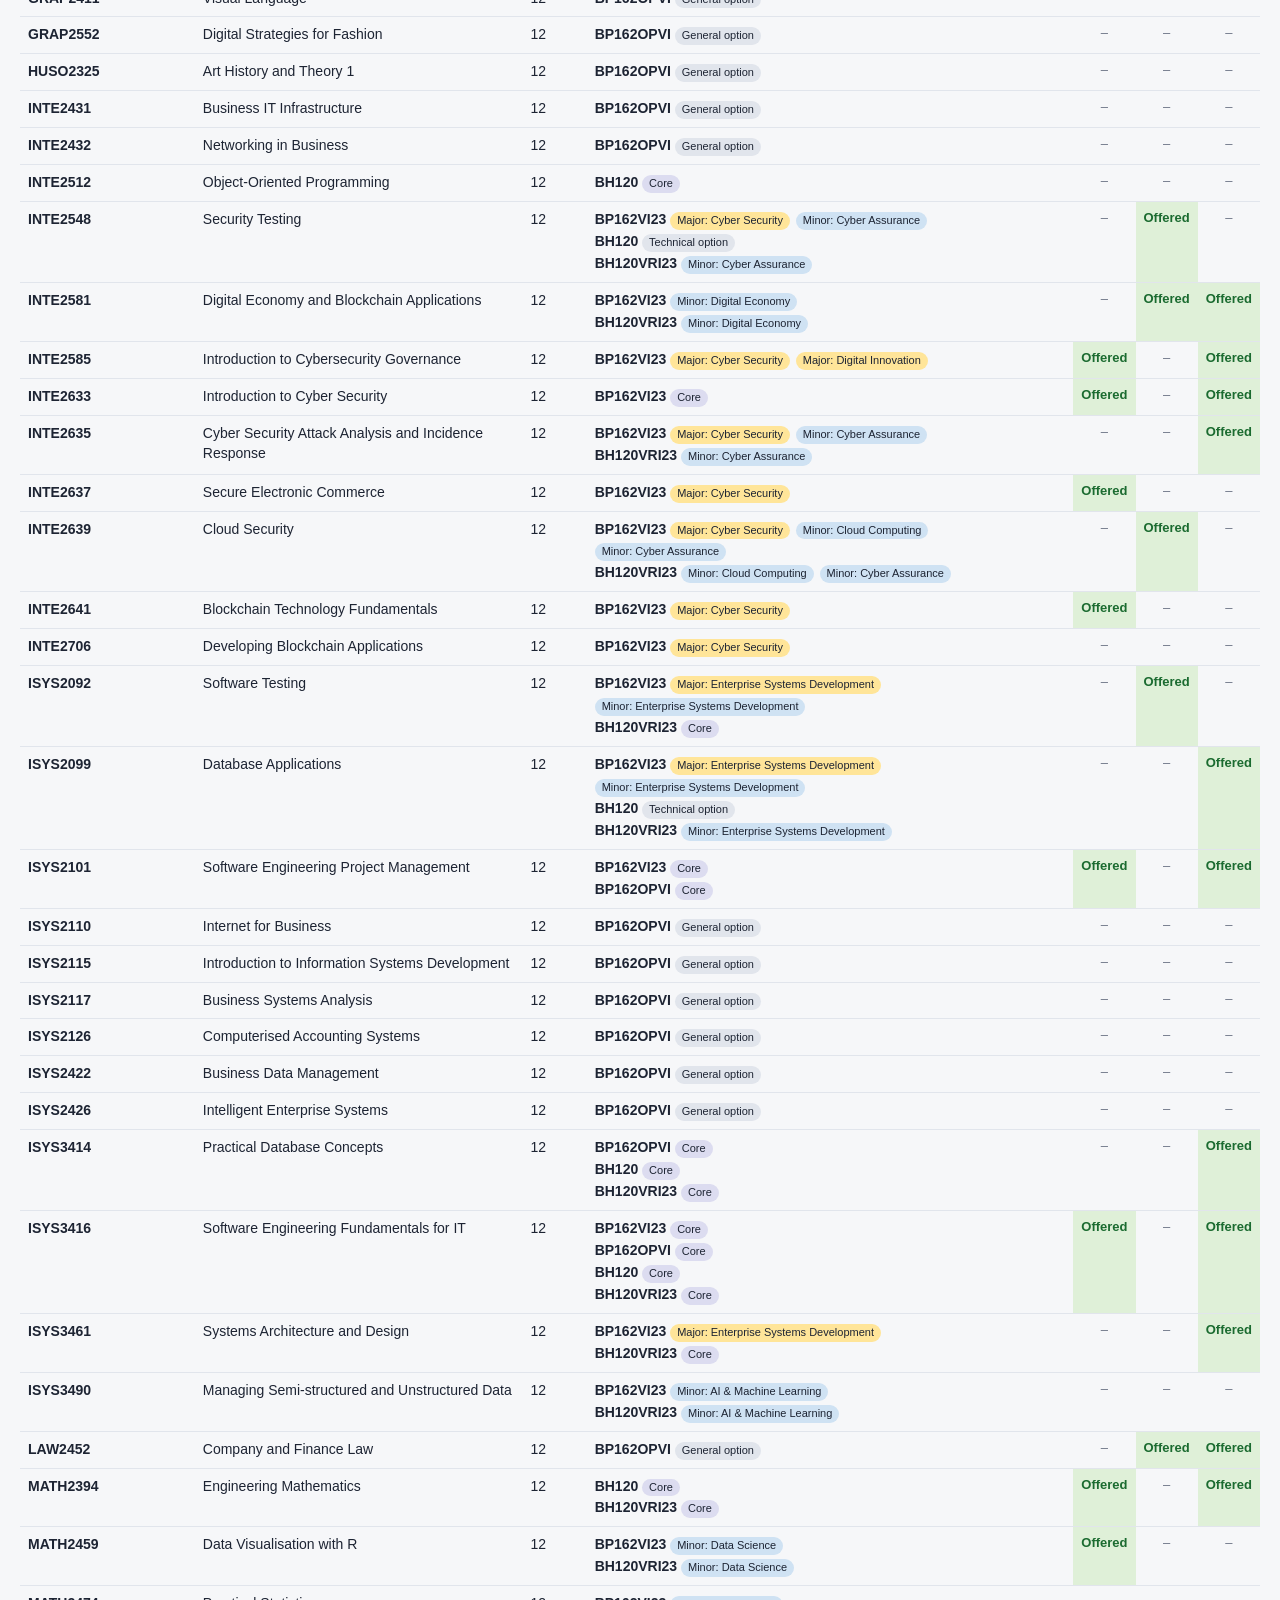
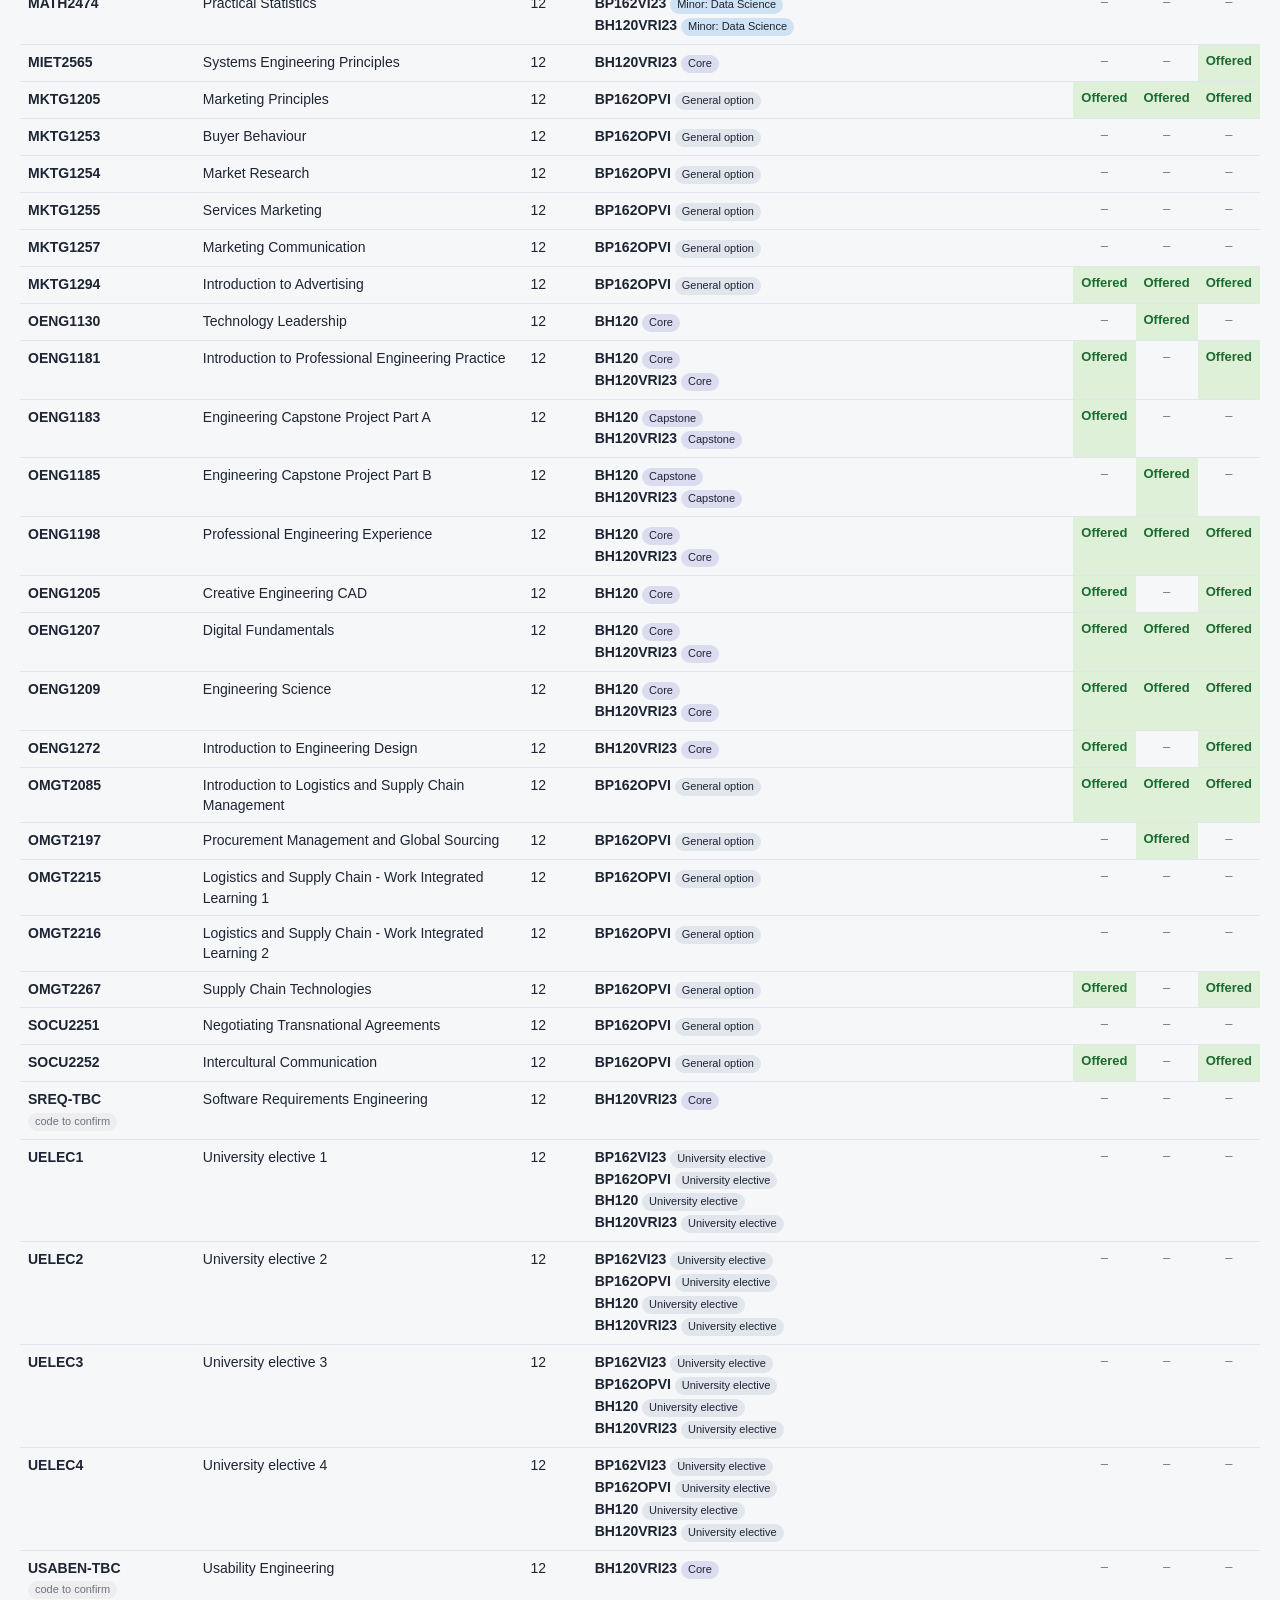
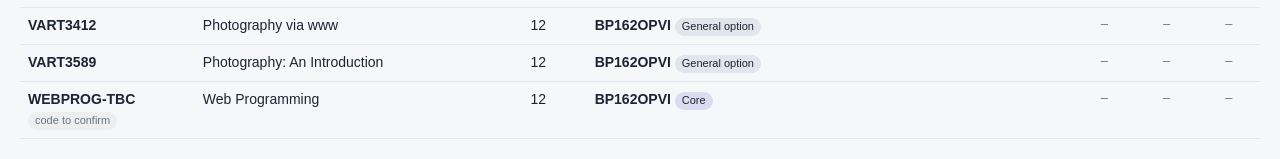
==== commit 5b90188c: "Add fonts and favicon" ====
--- a/allcourses.html
+++ b/allcourses.html
@@ -4,6 +4,10 @@
   <meta charset="utf-8">
   <meta name="viewport" content="width=device-width, initial-scale=1">
   <title>All Courses</title>
+  <link rel="icon" href="favicon.ico" sizes="any">
+  <link rel="icon" type="image/png" sizes="32x32" href="icons/icon-32.png">
+  <link rel="icon" type="image/png" sizes="192x192" href="icons/icon-192.png">
+  <link rel="apple-touch-icon" href="icons/apple-touch-icon.png">
   <link rel="stylesheet" href="style.css">
 </head>
 <body>
--- a/style.css
+++ b/style.css
@@ -1,10 +1,15 @@
+/* RMIT brand font Museo RMIT VN (Light 300, Medium 500, Bold 700, files in fonts/) is used for headings only; body text is Helvetica / Arial */
+@font-face { font-family: "Museo RMIT VN"; font-weight: 300; font-style: normal; font-display: swap; src: url("fonts/MuseoRMITVN-300.otf") format("opentype"); }
+@font-face { font-family: "Museo RMIT VN"; font-weight: 500; font-style: normal; font-display: swap; src: url("fonts/MuseoRMITVN-500.otf") format("opentype"); }
+@font-face { font-family: "Museo RMIT VN"; font-weight: 700; font-style: normal; font-display: swap; src: url("fonts/MuseoRMITVN-700.otf") format("opentype"); }
+
 :root {
   --bg: #f6f7f9; --card: #fff; --ink: #1d2433; --muted: #6b7385; --line: #e1e5ec;
   --major: #e0a800; --minor: #3d85c6; --bad: #b3261e; --ok: #2e7d32;
   --navy: #000054; --red: #e60028; --required: #000054;   /* RMIT deep navy and brand red */
 }
 * { box-sizing: border-box; }
-body { margin: 0; font: 15px/1.45 system-ui, -apple-system, "Segoe UI", Arial, sans-serif; background: var(--bg); color: var(--ink); }
+body { margin: 0; font: 15px/1.45 "Helvetica Neue", Helvetica, Arial, sans-serif; background: var(--bg); color: var(--ink); }
 /* Fixed-width title column so the nav sits in the same place on every page, whatever the title or buttons */
 header { display: grid; grid-template-columns: 280px auto 1fr; gap: 12px 24px; align-items: center;
   padding: 16px 20px; background: var(--navy); color: #fff; }
@@ -275,3 +280,44 @@
 #progress .card label.uni { display: flex; }
 #progress .card select { display: block; width: 100%; max-width: 100%; box-sizing: border-box; margin: .25rem 0 .6rem; }
 .roleSel { max-width: 15rem; }
+
+/* welcome dialog buttons: the global button style is white-on-translucent for the dark header */
+#welcome .welcome-actions button { border: 1px solid transparent; }
+#welcome #welcome-continue { background: var(--red, #e60028); color: #fff; }
+#welcome #welcome-continue:hover { filter: brightness(.92); }
+#welcome #welcome-fresh { background: #fff; color: var(--red, #e60028); border-color: var(--red, #e60028); }
+#welcome #welcome-fresh:hover { background: #fdecef; }
+
+/* program card: "Copy courses" button and select readable on the white card */
+.program .copy-btn { background: var(--navy, #000054); color: #fff; border: 1px solid transparent; }
+.program .copy-btn:hover { filter: brightness(1.2); }
+
+/* Study path card: styled selects (path, major/minor choices) and the role dropdown in the course list */
+#progress .card label { font-size: .85rem; font-weight: 600; color: var(--navy, #000054); }
+#progress .card select, .roleSel {
+  appearance: none; -webkit-appearance: none;
+  padding: 8px 34px 8px 12px; border: 1px solid var(--line); border-radius: 6px; font: inherit; font-weight: 500; color: #1f2430;
+  background: #fff url("data:image/svg+xml,%3Csvg xmlns='http://www.w3.org/2000/svg' width='12' height='8' viewBox='0 0 12 8'%3E%3Cpath d='M1 1l5 5 5-5' fill='none' stroke='%23000054' stroke-width='2' stroke-linecap='round' stroke-linejoin='round'/%3E%3C/svg%3E") no-repeat right 12px center;
+  cursor: pointer; transition: border-color .15s, box-shadow .15s;
+}
+#progress .card select:hover, .roleSel:hover { border-color: var(--navy, #000054); }
+#progress .card select:focus, .roleSel:focus { outline: none; border-color: var(--red, #e60028); box-shadow: 0 0 0 3px rgba(230, 0, 40, .18); }
+.roleSel { padding: 5px 30px 5px 10px; font-size: .85rem; background-color: #f4f7ff; }
+@media print { #progress .card select { border: 0; background-image: none; padding: 0; } }
+.plan select.roleSel {
+  appearance: none; -webkit-appearance: none; padding: 5px 30px 5px 10px; font-size: .85rem; background-color: #f4f7ff;
+  background-image: url("data:image/svg+xml,%3Csvg xmlns='http://www.w3.org/2000/svg' width='12' height='8' viewBox='0 0 12 8'%3E%3Cpath d='M1 1l5 5 5-5' fill='none' stroke='%23000054' stroke-width='2' stroke-linecap='round' stroke-linejoin='round'/%3E%3C/svg%3E");
+  background-repeat: no-repeat; background-position: right 10px center; cursor: pointer;
+}
+.plan select.roleSel:hover { border-color: var(--navy, #000054); }
+.plan select.roleSel:focus { outline: none; border-color: var(--red, #e60028); box-shadow: 0 0 0 3px rgba(230, 0, 40, .18); }
+
+.credit em { font-style: normal; font-size: 12px; color: var(--muted); }
+.credit.total em { color: #fffc; }
+@media print { .credit em { font-size: 9px; } .credit.total em { color: var(--muted); } }
+
+/* form controls use the page font */
+button, input, select, textarea { font-family: inherit; }
+
+/* headings use the RMIT brand font */
+h1, h2, h3, h4 { font-family: "Museo RMIT VN", "Helvetica Neue", Helvetica, Arial, sans-serif; font-weight: 700; }
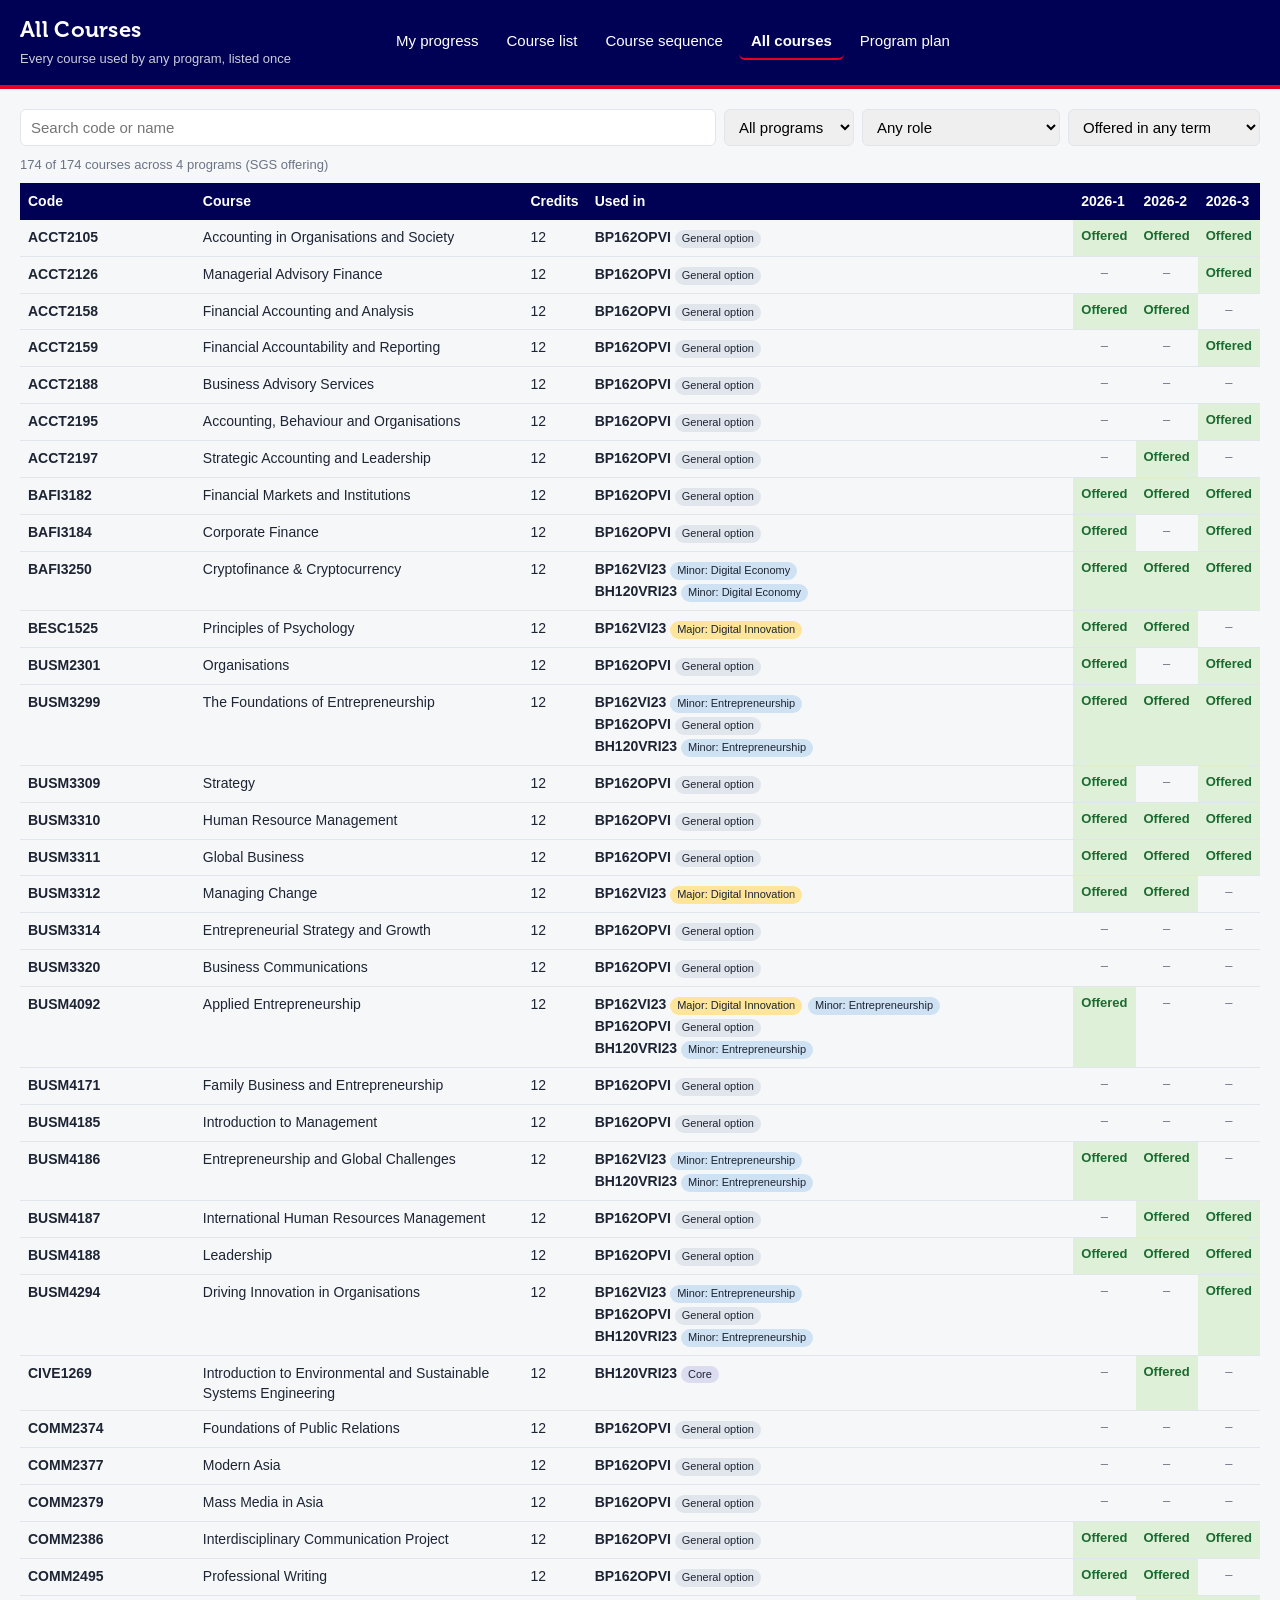
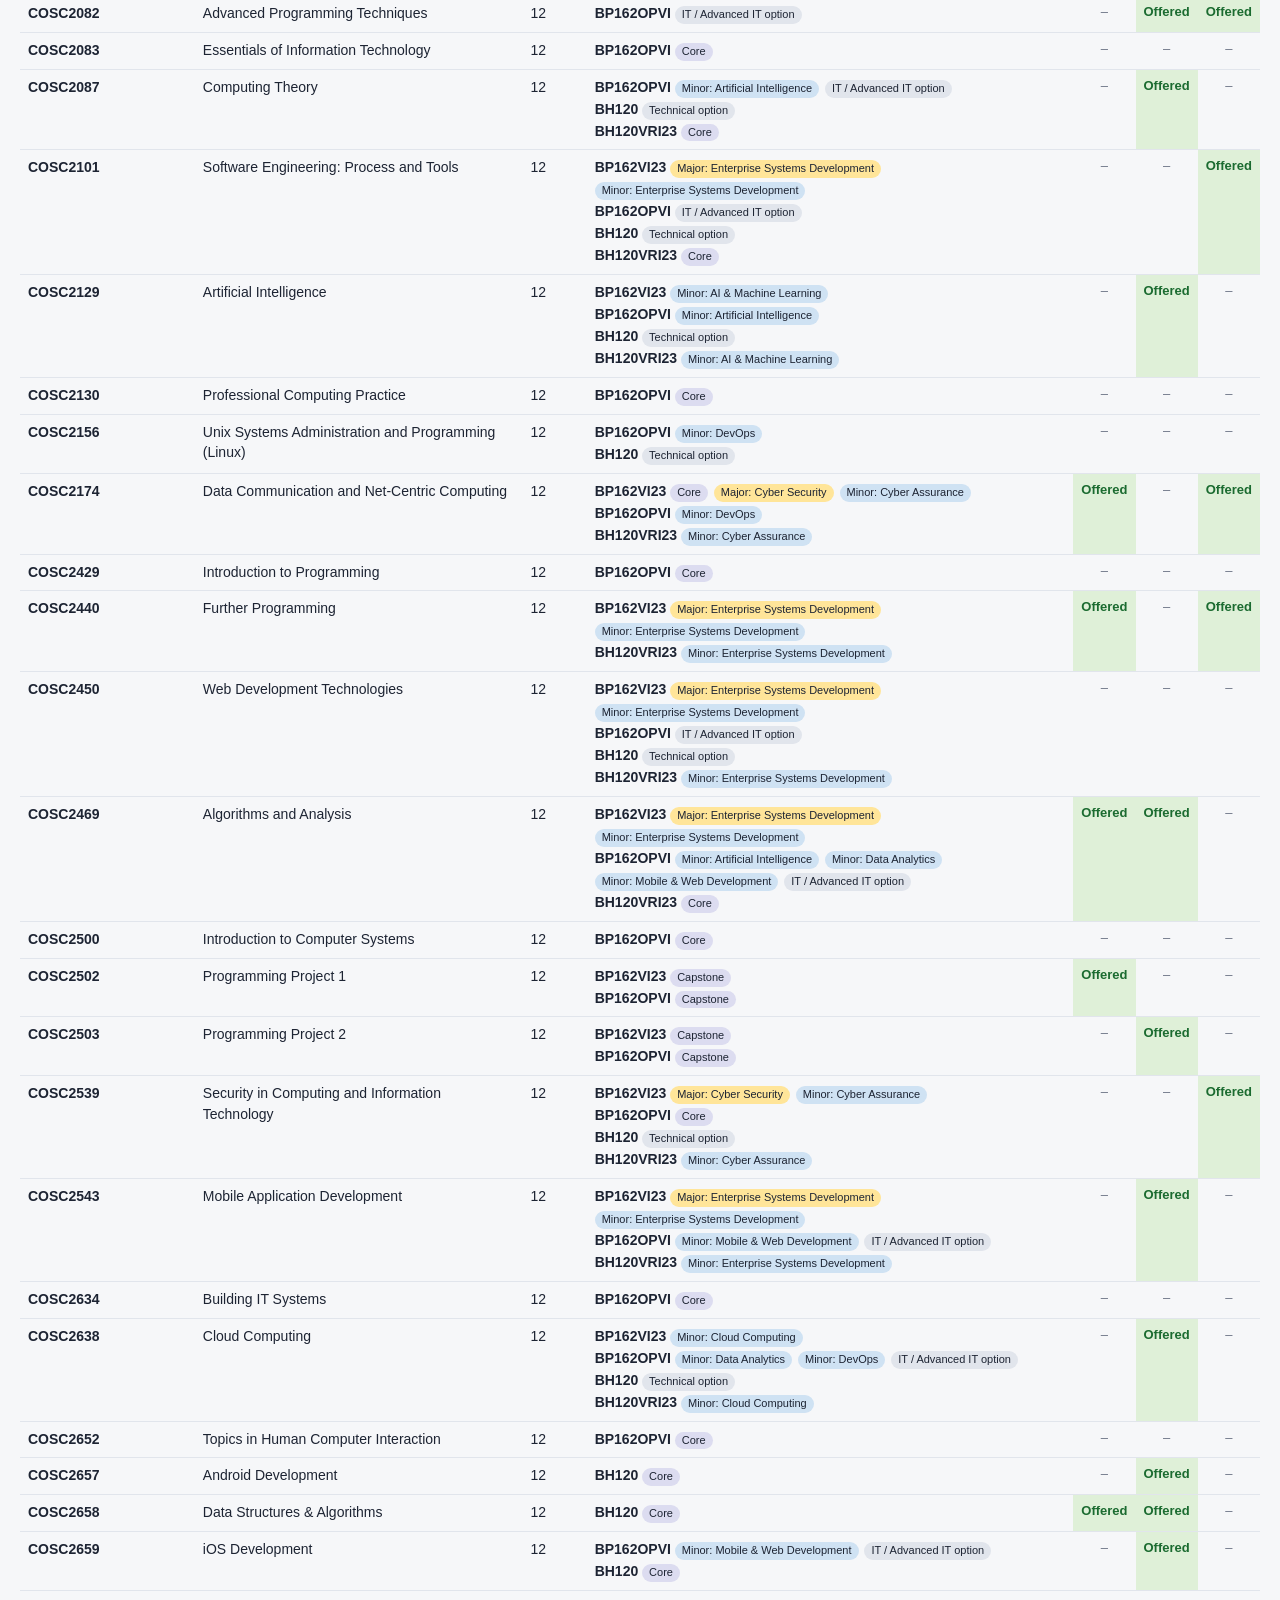
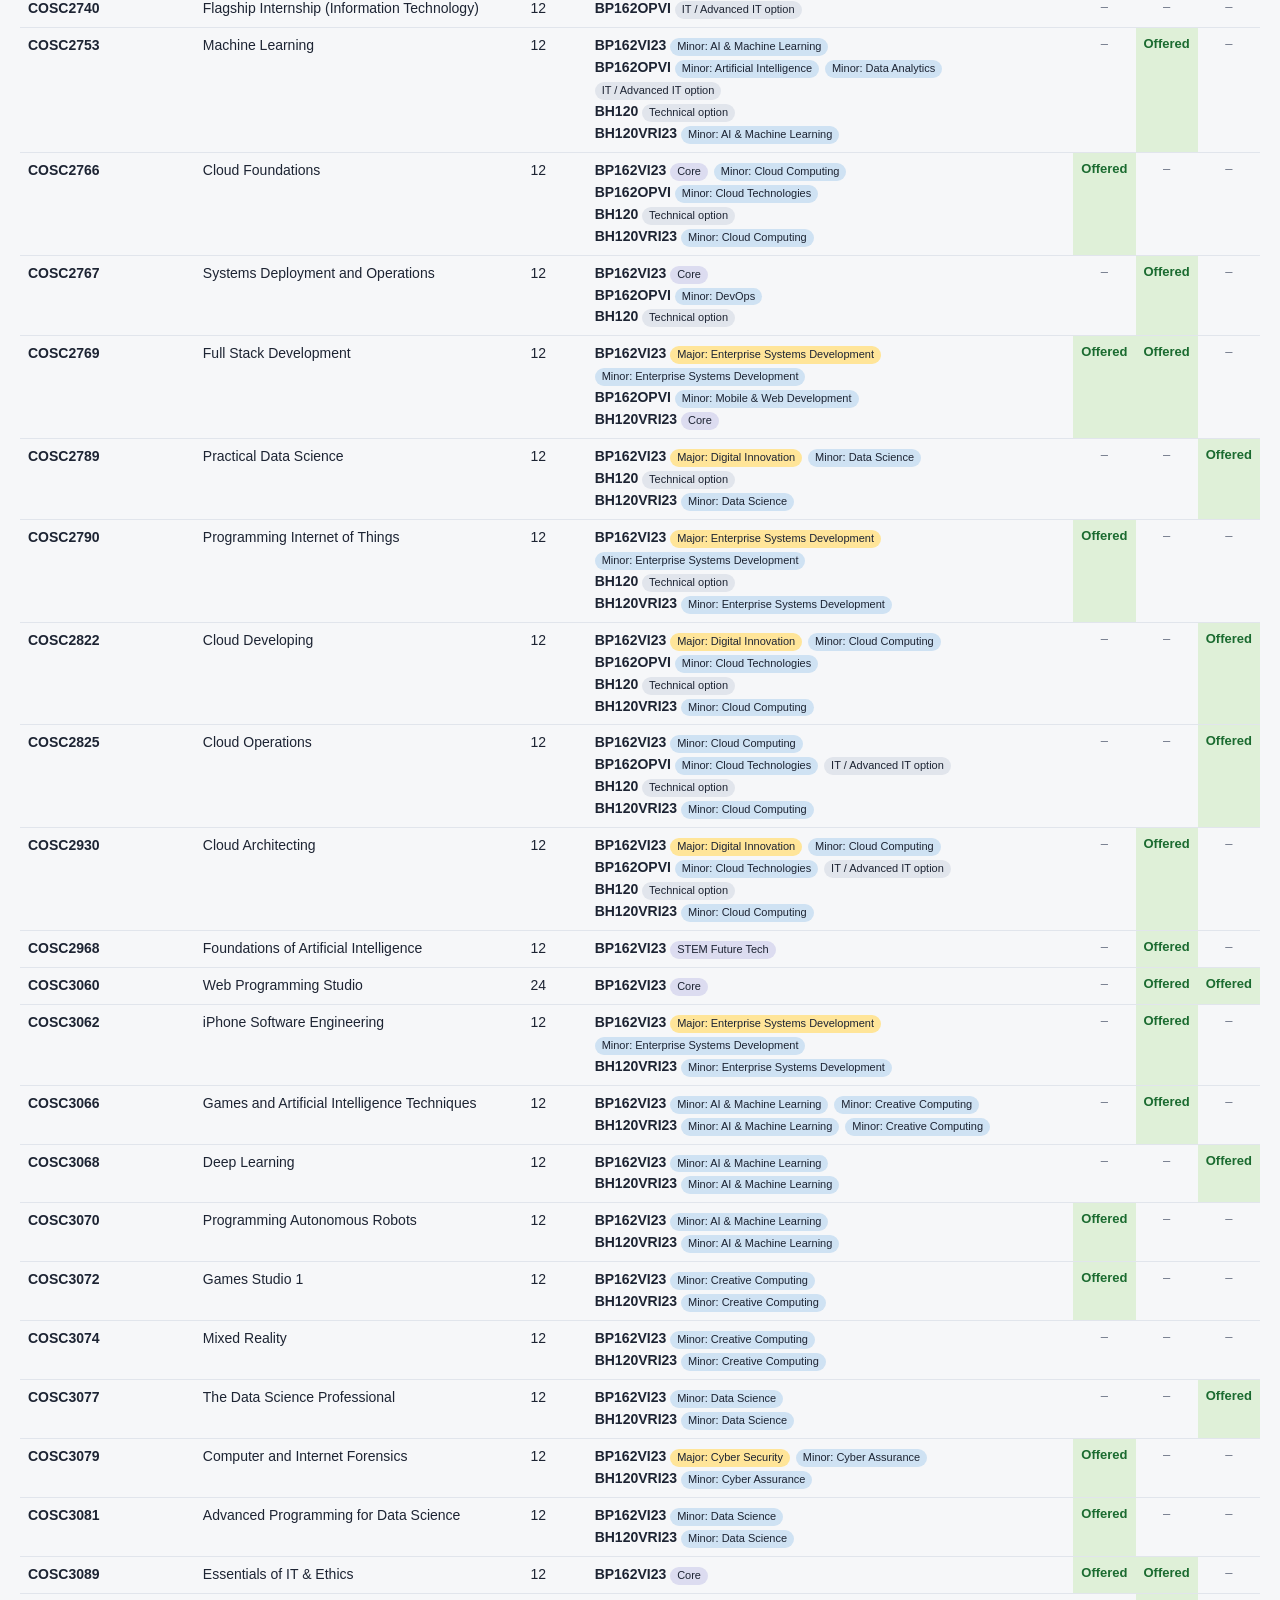
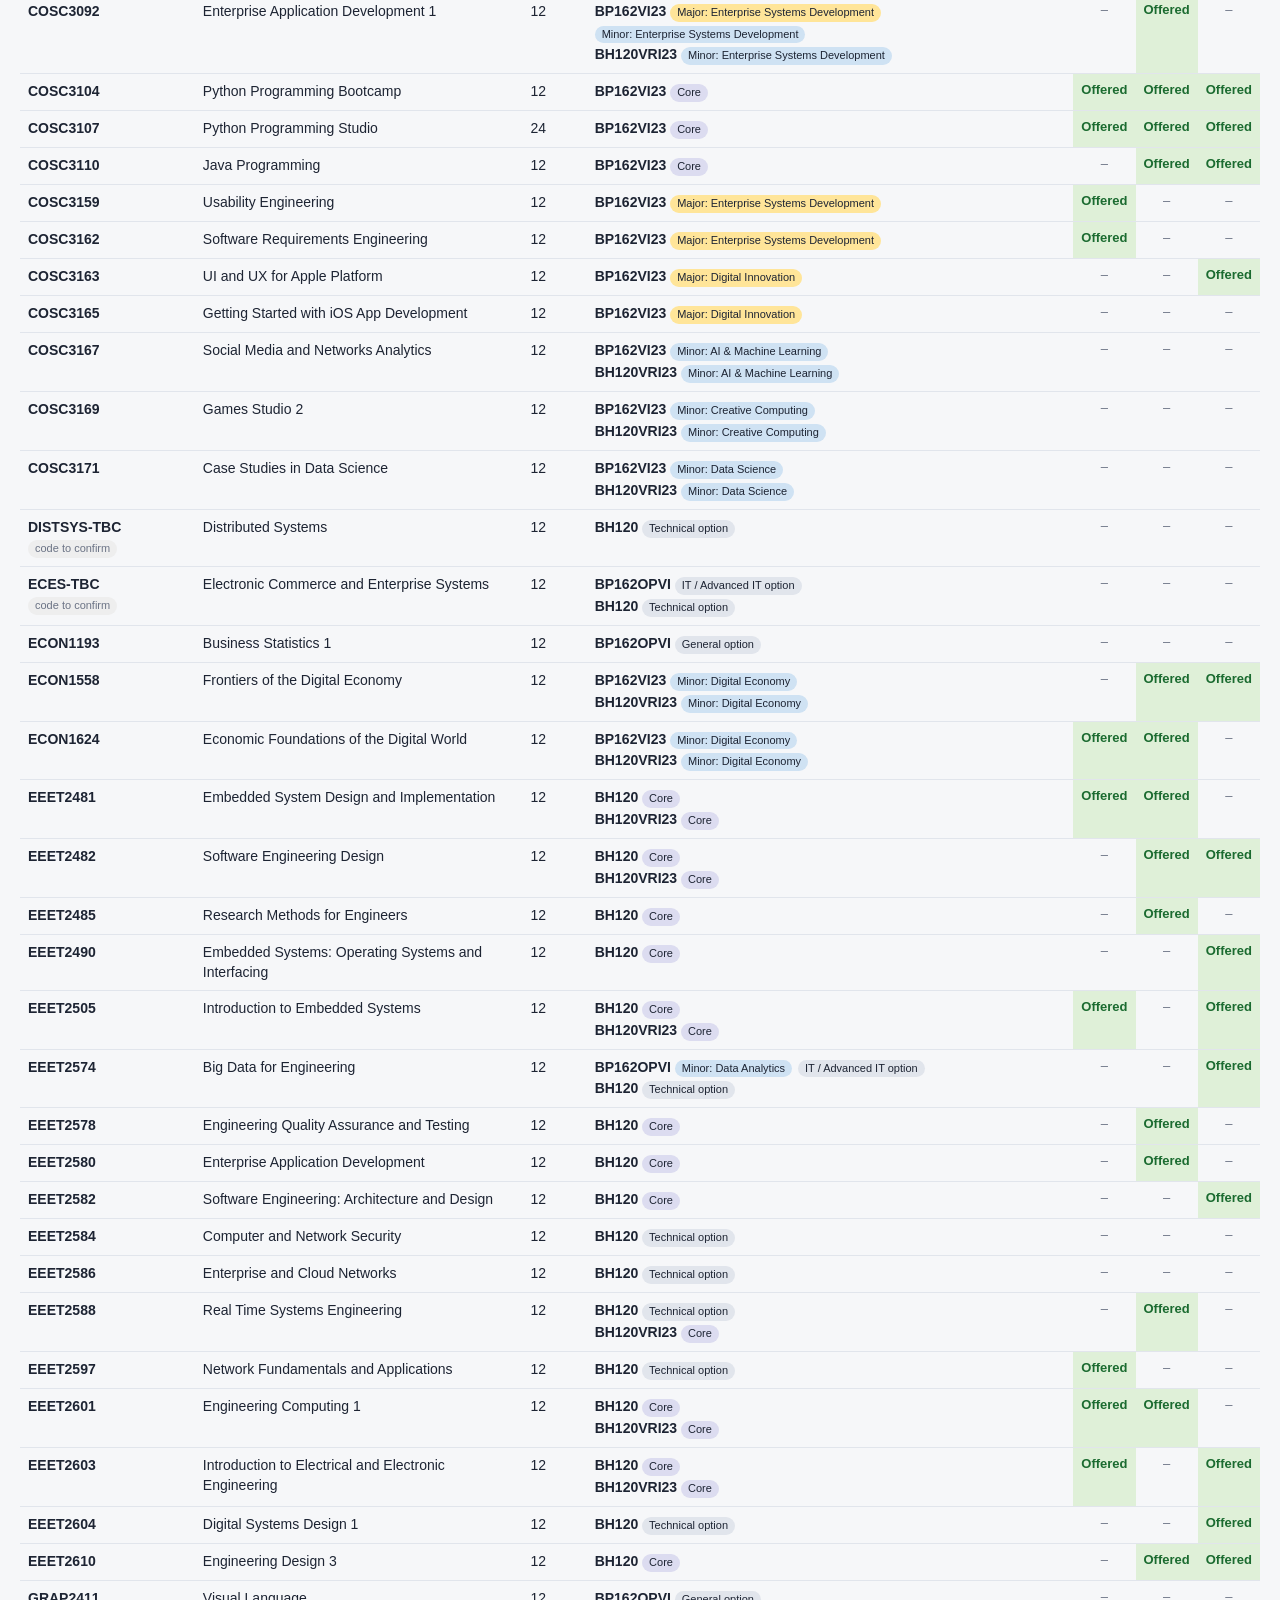
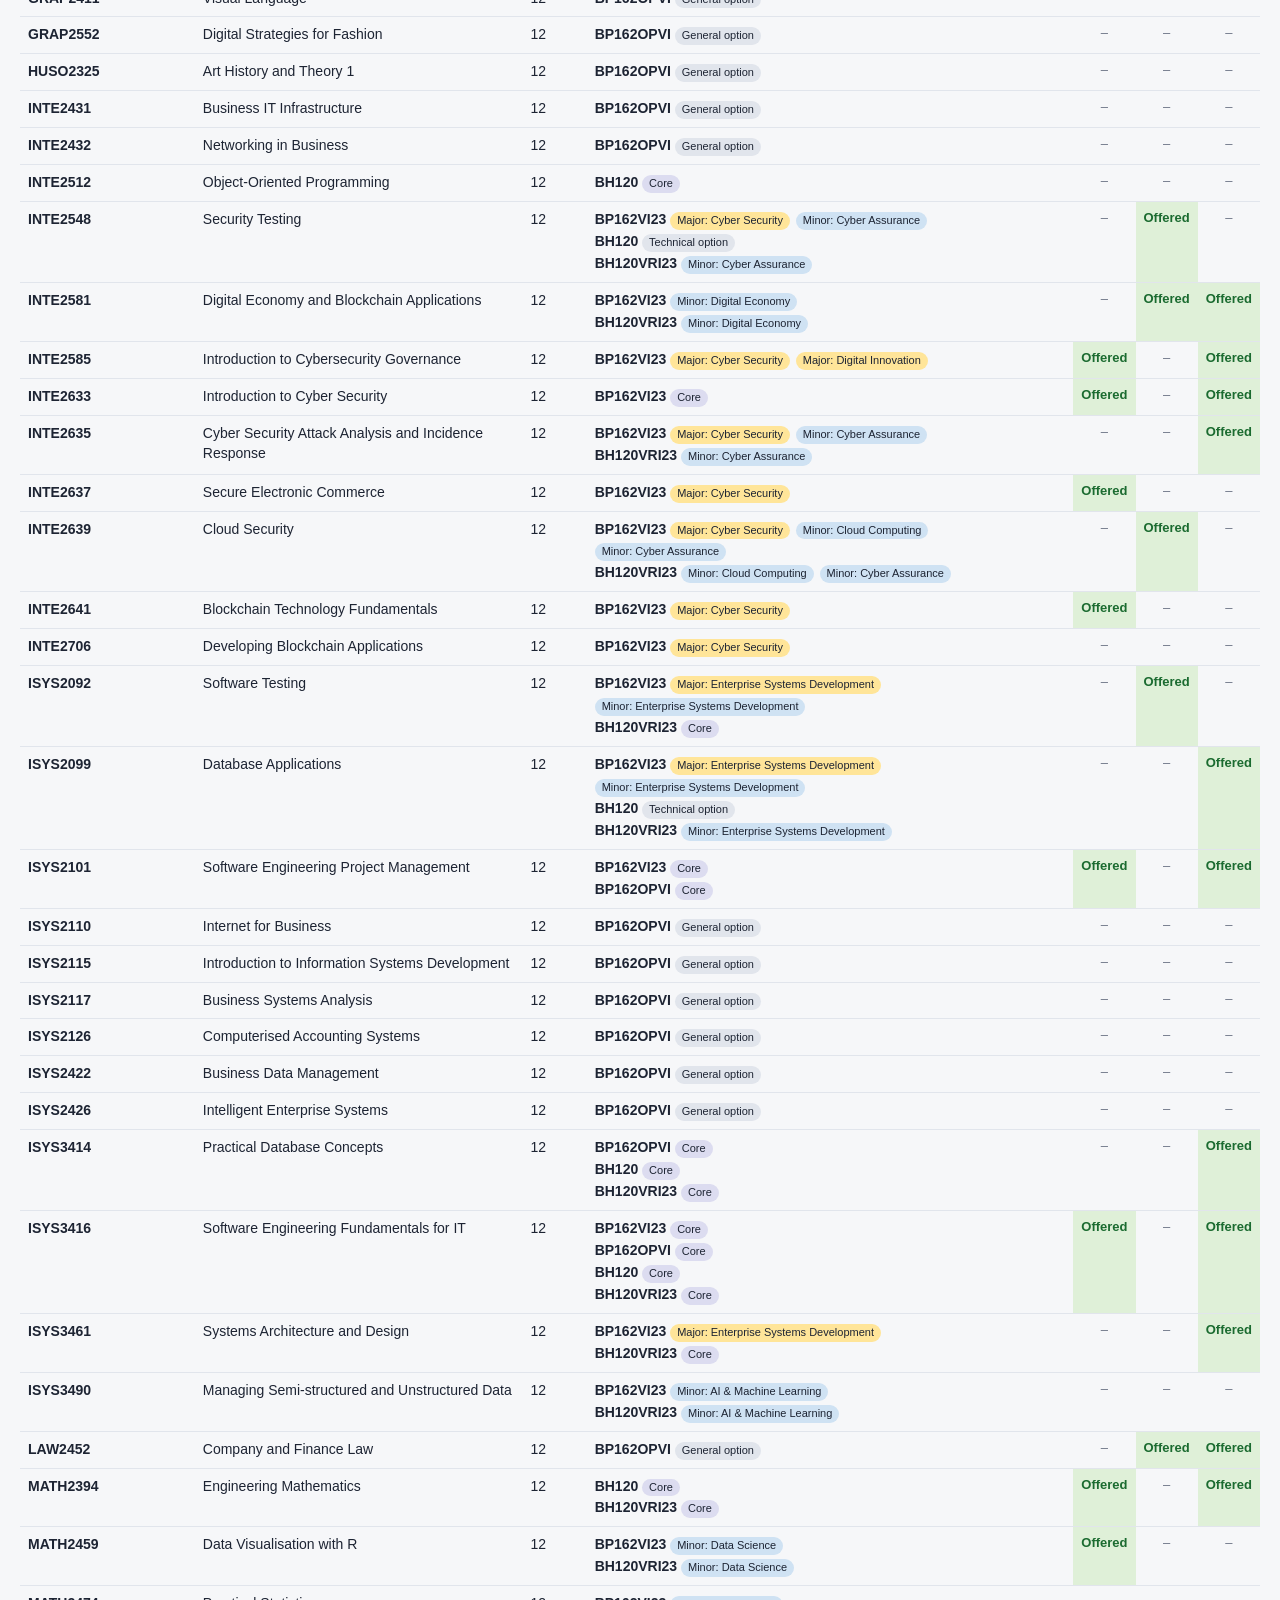
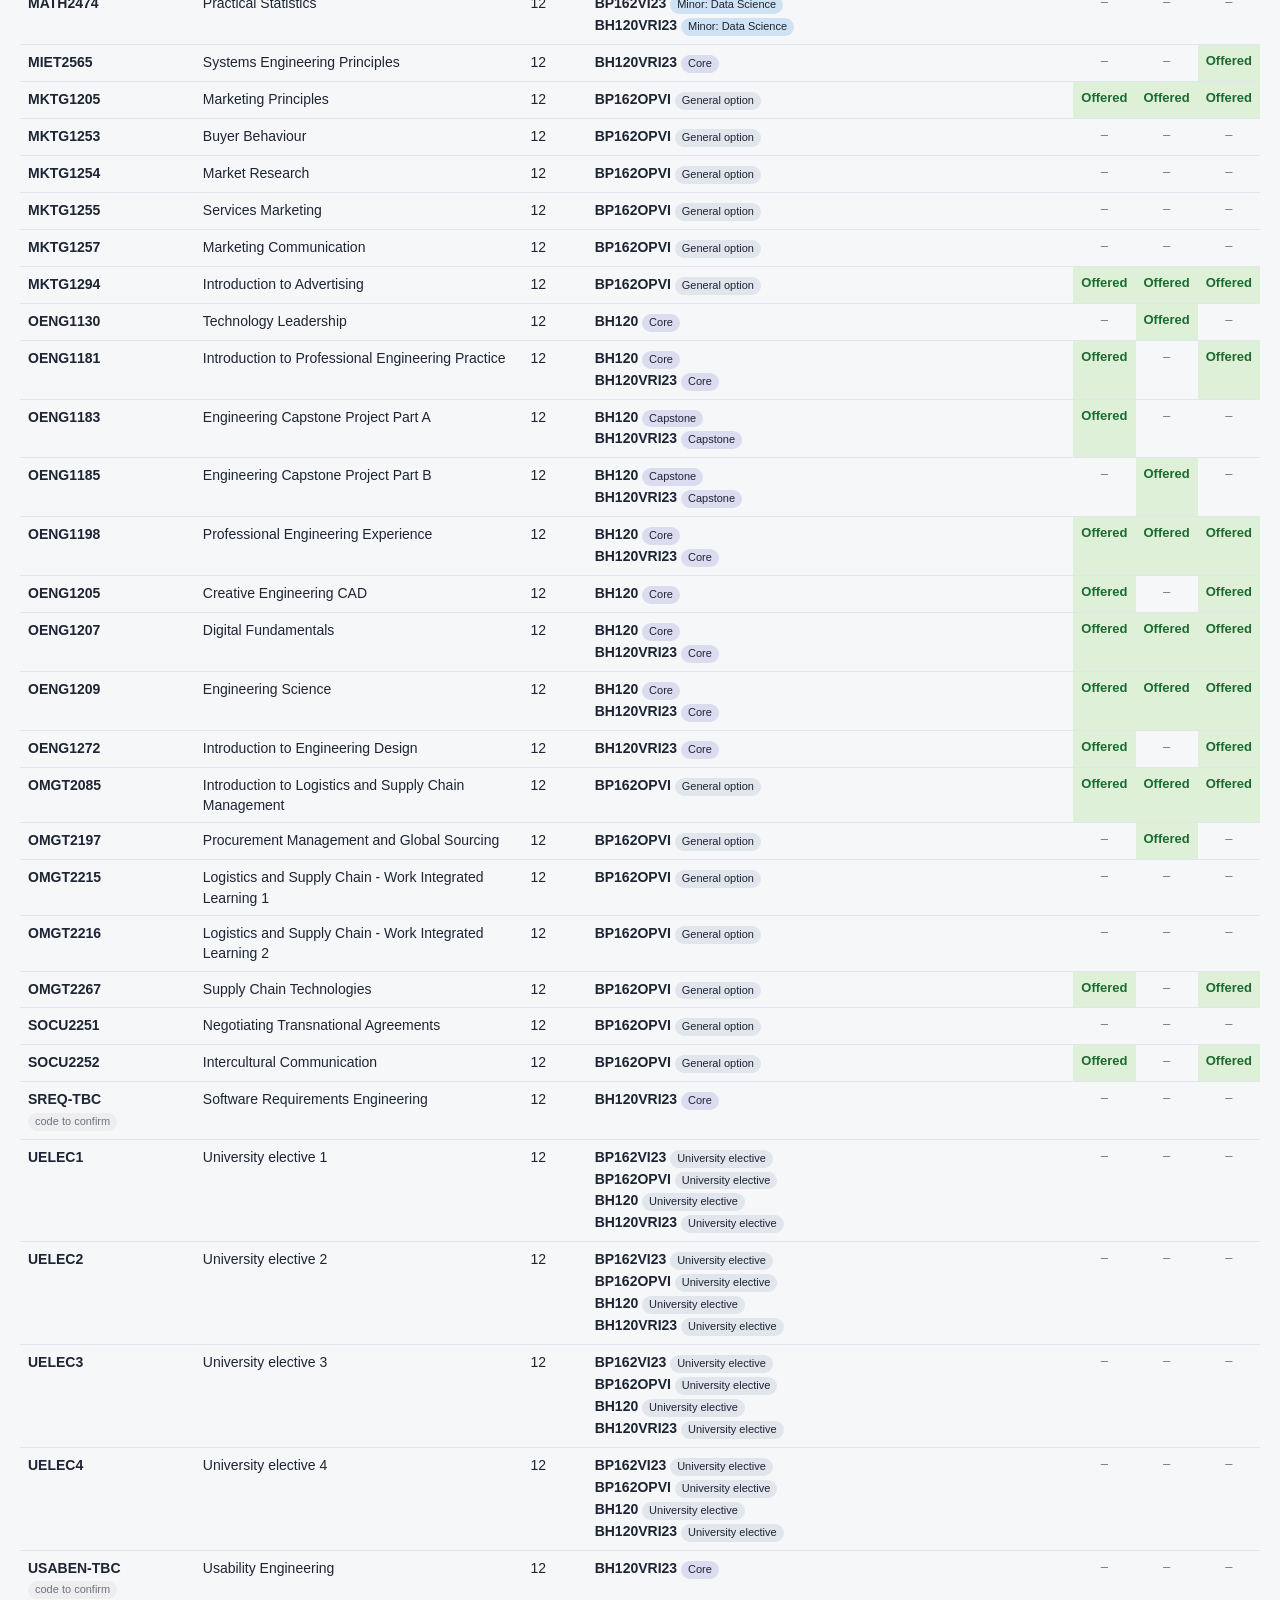
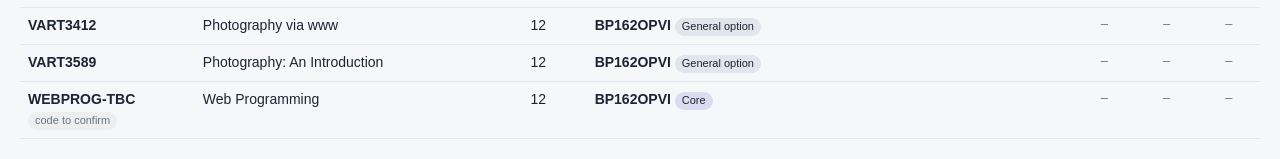
==== commit b76d1cd4: "Minor update to UI" ====
--- a/allcourses.html
+++ b/allcourses.html
@@ -16,7 +16,7 @@
       <h1>All Courses</h1>
       <p>Every course used by any program, listed once</p>
     </div>
-    <nav><a href="index.html">My progress</a><a href="courses.html">Course list</a><a href="sequence.html">Course sequence</a><a href="allcourses.html" class="current">All courses</a><a href="programs.html">Change program</a></nav>
+    <nav><a href="index.html">My progress</a><a href="courses.html">Course list</a><a href="sequence.html">Course sequence</a><a href="allcourses.html" class="current">All courses</a><a href="programs.html">Program plan</a></nav>
   </header>
 
   <main class="wide">
--- a/style.css
+++ b/style.css
@@ -11,7 +11,7 @@
 * { box-sizing: border-box; }
 body { margin: 0; font: 15px/1.45 "Helvetica Neue", Helvetica, Arial, sans-serif; background: var(--bg); color: var(--ink); }
 /* Fixed-width title column so the nav sits in the same place on every page, whatever the title or buttons */
-header { display: grid; grid-template-columns: 280px auto 1fr; gap: 12px 24px; align-items: center;
+header { display: grid; grid-template-columns: 340px auto 1fr; gap: 12px 24px; align-items: center;
   padding: 16px 20px; background: var(--navy); color: #fff; }
 header .actions { justify-self: end; flex-wrap: wrap; justify-content: flex-end; }
 @media (max-width: 900px) { header { grid-template-columns: 1fr; } header .actions { justify-self: start; } }
@@ -321,3 +321,8 @@
 
 /* headings use the RMIT brand font */
 h1, h2, h3, h4 { font-family: "Museo RMIT VN", "Helvetica Neue", Helvetica, Arial, sans-serif; font-weight: 700; }
+
+/* the app title links back to the home (program chooser) page */
+header h1 a.home-link { color: inherit; text-decoration: none; }
+header h1 a.home-link:hover { text-decoration: underline; text-underline-offset: 4px; }
+header h1 a.home-link:focus-visible { outline: 2px solid #fff; outline-offset: 3px; border-radius: 2px; }
